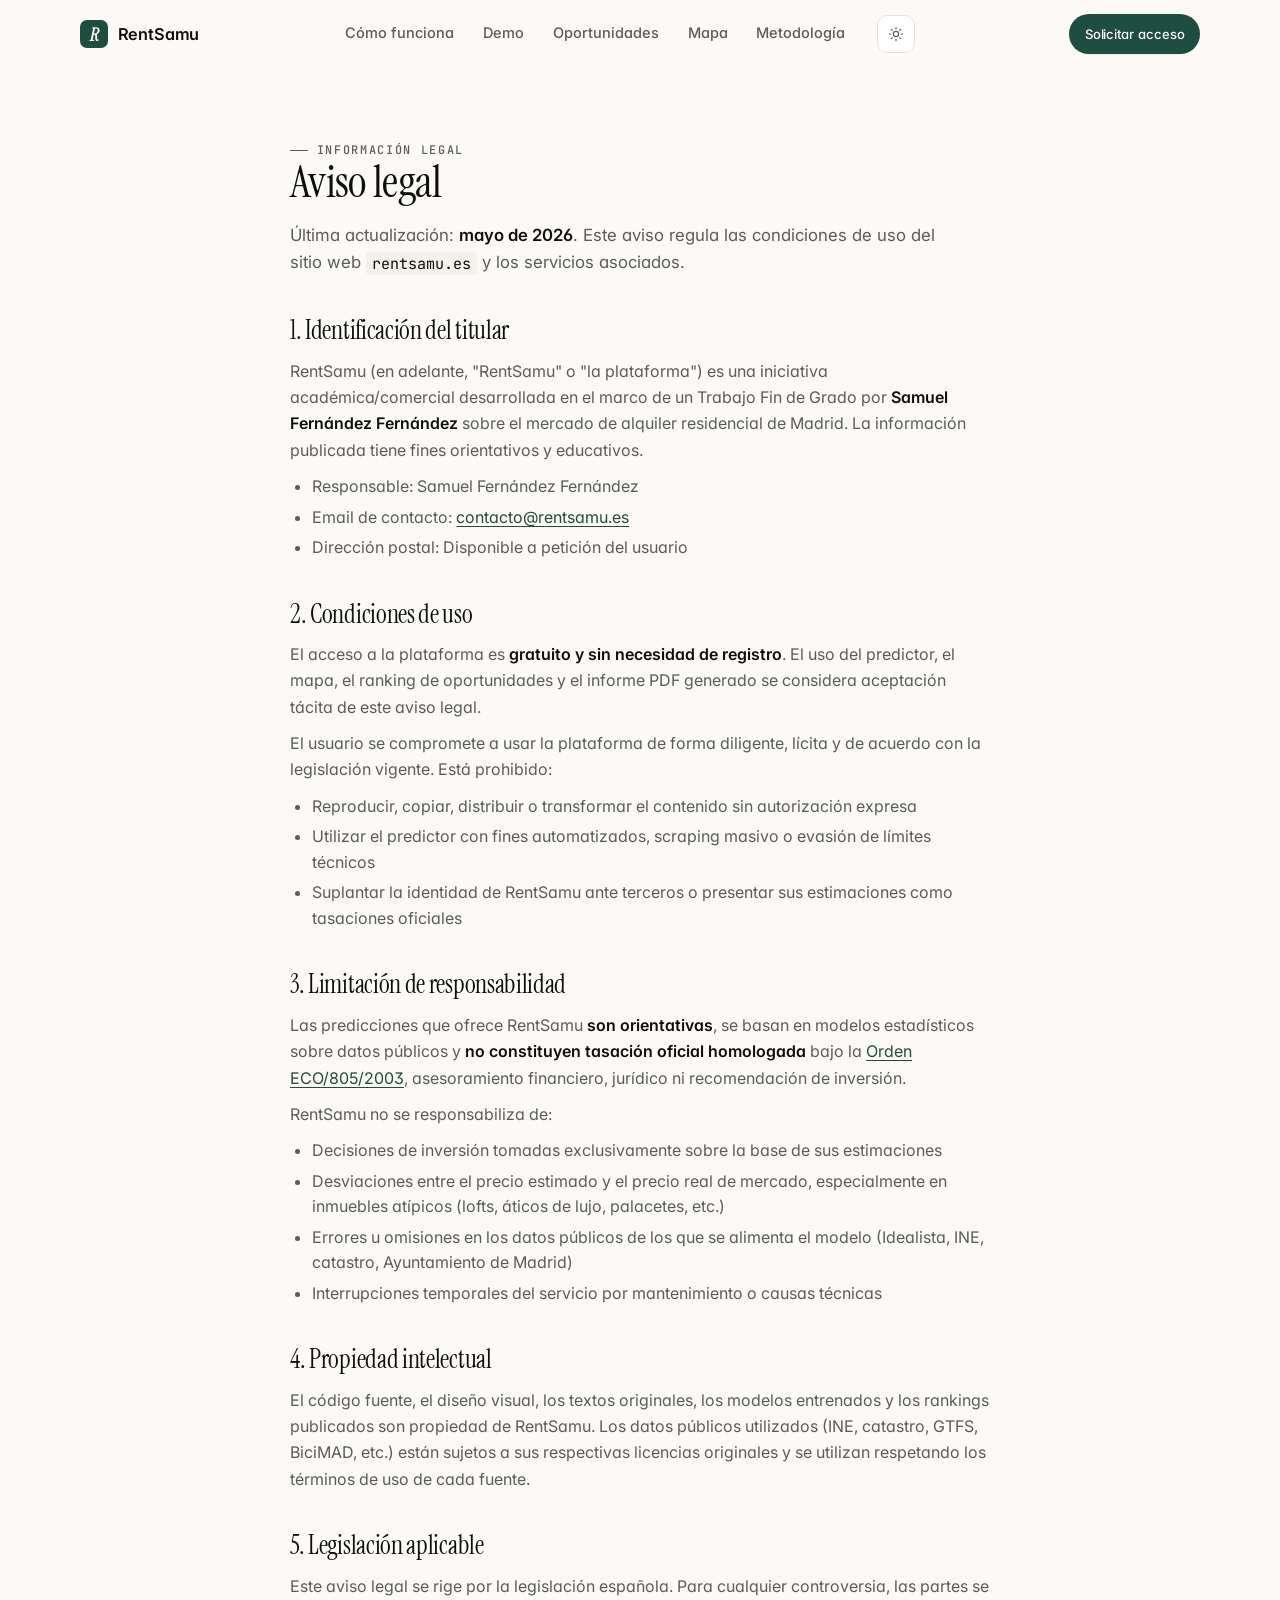
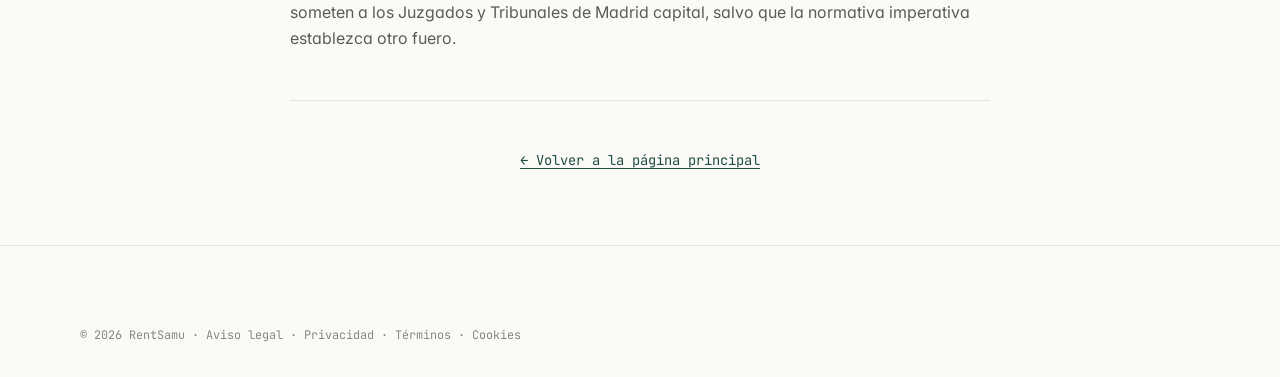
==== web/aviso-legal.html @ 73554015 "Creación de la Web" ====
<!doctype html>
<html lang="es">
<head>
<meta charset="utf-8" />
<meta name="viewport" content="width=device-width,initial-scale=1" />
<title>Aviso legal · RentSamu</title>
<meta name="description" content="Información legal y términos de uso de la web de RentSamu, plataforma de inteligencia de precios del alquiler en Madrid." />
<meta name="theme-color" content="#FBFAF7" />
<meta name="robots" content="noindex,follow" />

<link rel="icon" type="image/svg+xml" href='data:image/svg+xml;utf8,<svg xmlns="http://www.w3.org/2000/svg" viewBox="0 0 32 32"><rect width="32" height="32" rx="7" fill="%231F4D3F"/><path d="M9 22V10h6.2c2.8 0 4.5 1.4 4.5 3.8 0 1.7-.9 2.9-2.4 3.5L21 22h-3.2l-3-4.4h-2.6V22H9z" fill="%23FBFAF7"/></svg>' />
<link rel="preconnect" href="https://fonts.googleapis.com" />
<link rel="preconnect" href="https://fonts.gstatic.com" crossorigin />
<link href="https://fonts.googleapis.com/css2?family=Inter:wght@400;500;600;700&family=Instrument+Serif:ital@0;1&family=JetBrains+Mono:wght@400;500;600&display=swap" rel="stylesheet" />
<link rel="stylesheet" href="styles.css" />

<style>
.docs-main{max-width:780px;margin-inline:auto;padding:clamp(2rem,5vw,4rem) var(--gutter)}
.docs-main h1{font-size:clamp(2rem,4vw,2.8rem);margin-bottom:.5rem}
.docs-main h2{margin-top:2.5rem;font-size:clamp(1.3rem,2.5vw,1.6rem)}
.docs-main p{font-size:1rem;color:var(--ink-2);line-height:1.65;margin-block:.6rem}
.docs-main strong{color:var(--ink);font-weight:600}
.docs-main ul{padding-left:1.4rem;margin-block:.7rem}
.docs-main li{color:var(--ink-2);line-height:1.6;margin-block:.3rem}
.docs-main code{font-family:var(--mono);font-size:.9em;background:var(--surface-2);padding:.1em .4em;border-radius:4px;color:var(--ink)}
.docs-main a{color:var(--accent);text-decoration:underline;text-underline-offset:3px}
</style>
</head>
<body>

<header class="site-header" id="siteHeader">
  <div class="container nav">
    <a href="index.html" class="brand" aria-label="RentSamu — inicio">
      <span class="brand-mark"><span>R</span></span>
      <span>RentSamu</span>
    </a>
    <nav class="nav-links" aria-label="Navegación principal">
      <a href="index.html#como-funciona">Cómo funciona</a>
      <a href="index.html#demo">Demo</a>
      <a href="index.html#oportunidades">Oportunidades</a>
      <a href="index.html#mapa">Mapa</a>
      <a href="metodologia.html">Metodología</a>
    </nav>
    <button type="button" class="theme-toggle" id="themeToggle" aria-label="Cambiar tema claro / oscuro">
      <svg class="sun" viewBox="0 0 24 24" fill="none" stroke="currentColor" stroke-width="1.7" stroke-linecap="round" stroke-linejoin="round" aria-hidden="true"><circle cx="12" cy="12" r="4"/><path d="M12 2v2M12 20v2M4.93 4.93l1.41 1.41M17.66 17.66l1.41 1.41M2 12h2M20 12h2M4.93 19.07l1.41-1.41M17.66 6.34l1.41-1.41"/></svg>
      <svg class="moon" viewBox="0 0 24 24" fill="none" stroke="currentColor" stroke-width="1.7" stroke-linecap="round" stroke-linejoin="round" aria-hidden="true"><path d="M21 12.79A9 9 0 1111.21 3 7 7 0 0021 12.79z"/></svg>
    </button>
    <a href="index.html#acceso" class="btn btn--primary btn--sm nav-cta">Solicitar acceso</a>
    <button class="nav-toggle" id="navToggle" aria-label="Abrir menú" aria-expanded="false" aria-controls="mobileDrawer">
      <svg viewBox="0 0 24 24" fill="none" stroke="currentColor" stroke-width="2" stroke-linecap="round" aria-hidden="true"><line x1="3" y1="7" x2="21" y2="7"/><line x1="3" y1="17" x2="21" y2="17"/></svg>
    </button>
  </div>
</header>
<div class="mobile-drawer" id="mobileDrawer" aria-hidden="true">
  <div class="mobile-drawer__panel" role="dialog" aria-modal="true" aria-label="Menú">
    <div class="mobile-drawer__head">
      <span class="brand"><span class="brand-mark"><span>R</span></span> RentSamu</span>
      <button class="nav-toggle" id="navClose" aria-label="Cerrar menú"><svg viewBox="0 0 24 24" fill="none" stroke="currentColor" stroke-width="2" stroke-linecap="round" aria-hidden="true"><line x1="6" y1="6" x2="18" y2="18"/><line x1="18" y1="6" x2="6" y2="18"/></svg></button>
    </div>
    <nav class="mobile-drawer__links">
      <a href="index.html#como-funciona">Cómo funciona</a>
      <a href="index.html#demo">Demo</a>
      <a href="index.html#oportunidades">Oportunidades</a>
      <a href="index.html#mapa">Mapa</a>
      <a href="metodologia.html">Metodología</a>
    </nav>
    <a href="index.html#acceso" class="btn btn--primary mobile-drawer__cta">Solicitar acceso</a>
  </div>
</div>

<main class="docs-main">
  <span class="eyebrow">Información legal</span>
  <h1>Aviso legal</h1>
  <p class="lead" style="color:var(--ink-2);font-size:1.05rem;margin-block:1rem 2rem">Última actualización: <strong>mayo de 2026</strong>. Este aviso regula las condiciones de uso del sitio web <code>rentsamu.es</code> y los servicios asociados.</p>

  <h2>1. Identificación del titular</h2>
  <p>RentSamu (en adelante, "RentSamu" o "la plataforma") es una iniciativa académica/comercial desarrollada en el marco de un Trabajo Fin de Grado por <strong>Samuel Fernández Fernández</strong> sobre el mercado de alquiler residencial de Madrid. La información publicada tiene fines orientativos y educativos.</p>
  <ul>
    <li>Responsable: Samuel Fernández Fernández</li>
    <li>Email de contacto: <a href="mailto:contacto@rentsamu.es">contacto@rentsamu.es</a></li>
    <li>Dirección postal: Disponible a petición del usuario</li>
  </ul>

  <h2>2. Condiciones de uso</h2>
  <p>El acceso a la plataforma es <strong>gratuito y sin necesidad de registro</strong>. El uso del predictor, el mapa, el ranking de oportunidades y el informe PDF generado se considera aceptación tácita de este aviso legal.</p>
  <p>El usuario se compromete a usar la plataforma de forma diligente, lícita y de acuerdo con la legislación vigente. Está prohibido:</p>
  <ul>
    <li>Reproducir, copiar, distribuir o transformar el contenido sin autorización expresa</li>
    <li>Utilizar el predictor con fines automatizados, scraping masivo o evasión de límites técnicos</li>
    <li>Suplantar la identidad de RentSamu ante terceros o presentar sus estimaciones como tasaciones oficiales</li>
  </ul>

  <h2>3. Limitación de responsabilidad</h2>
  <p>Las predicciones que ofrece RentSamu <strong>son orientativas</strong>, se basan en modelos estadísticos sobre datos públicos y <strong>no constituyen tasación oficial homologada</strong> bajo la <a href="https://www.boe.es/buscar/act.php?id=BOE-A-2003-7253" rel="noopener" target="_blank">Orden ECO/805/2003</a>, asesoramiento financiero, jurídico ni recomendación de inversión.</p>
  <p>RentSamu no se responsabiliza de:</p>
  <ul>
    <li>Decisiones de inversión tomadas exclusivamente sobre la base de sus estimaciones</li>
    <li>Desviaciones entre el precio estimado y el precio real de mercado, especialmente en inmuebles atípicos (lofts, áticos de lujo, palacetes, etc.)</li>
    <li>Errores u omisiones en los datos públicos de los que se alimenta el modelo (Idealista, INE, catastro, Ayuntamiento de Madrid)</li>
    <li>Interrupciones temporales del servicio por mantenimiento o causas técnicas</li>
  </ul>

  <h2>4. Propiedad intelectual</h2>
  <p>El código fuente, el diseño visual, los textos originales, los modelos entrenados y los rankings publicados son propiedad de RentSamu. Los datos públicos utilizados (INE, catastro, GTFS, BiciMAD, etc.) están sujetos a sus respectivas licencias originales y se utilizan respetando los términos de uso de cada fuente.</p>

  <h2>5. Legislación aplicable</h2>
  <p>Este aviso legal se rige por la legislación española. Para cualquier controversia, las partes se someten a los Juzgados y Tribunales de Madrid capital, salvo que la normativa imperativa establezca otro fuero.</p>

  <hr style="border:0;border-top:1px solid var(--line);margin-block:3rem">
  <p style="font-family:var(--mono);font-size:.86rem;color:var(--ink-3);text-align:center">
    <a href="index.html" style="color:var(--accent)">← Volver a la página principal</a>
  </p>
</main>

<footer class="site-footer">
  <div class="container">
    <div class="footer__bottom" style="border-top:0;margin-top:0;padding-top:1rem">
      <p class="footer__disclaimer">© 2026 RentSamu · <a href="aviso-legal.html">Aviso legal</a> · <a href="privacidad.html">Privacidad</a> · <a href="terminos.html">Términos</a> · <a href="cookies.html">Cookies</a></p>
    </div>
  </div>
</footer>

<script>
(function(){
  const KEY = 'rentsamu.theme';
  const btn = document.getElementById('themeToggle');
  function apply(t){
    if(t === 'dark') document.documentElement.setAttribute('data-theme','dark');
    else document.documentElement.removeAttribute('data-theme');
  }
  let saved = null;
  try{ saved = localStorage.getItem(KEY); }catch(e){}
  if(!saved) saved = matchMedia('(prefers-color-scheme: dark)').matches ? 'dark' : 'light';
  apply(saved);
  if(btn) btn.addEventListener('click', ()=>{
    const next = document.documentElement.getAttribute('data-theme') === 'dark' ? 'light' : 'dark';
    apply(next);
    try{ localStorage.setItem(KEY, next); }catch(e){}
  });
})();
(function(){
  const d = document.getElementById('mobileDrawer'), o = document.getElementById('navToggle'), c = document.getElementById('navClose');
  if(!d||!o) return;
  function set(s){ d.classList.toggle('is-open', s); d.setAttribute('aria-hidden', String(!s)); o.setAttribute('aria-expanded', String(s)); document.body.style.overflow = s?'hidden':''; }
  o.addEventListener('click', ()=>set(true));
  if(c) c.addEventListener('click', ()=>set(false));
  d.addEventListener('click', e=>{ if(e.target===d) set(false); });
  d.querySelectorAll('a').forEach(a=>a.addEventListener('click', ()=>set(false)));
})();
(function(){const h=document.getElementById('siteHeader');if(h)window.addEventListener('scroll',()=>h.classList.toggle('is-scrolled', window.scrollY>12),{passive:true});})();
</script>
</body>
</html>
---- web/styles.css ----
/* ============================================================
   RESET & TOKENS
   ============================================================ */
*,*::before,*::after{box-sizing:border-box;margin:0;padding:0}
html{scroll-behavior:smooth;-webkit-text-size-adjust:100%}
body{font-family:'Inter',system-ui,-apple-system,sans-serif;line-height:1.6;color:var(--ink);background:var(--paper);font-feature-settings:'cv11','ss01';-webkit-font-smoothing:antialiased;text-rendering:optimizeLegibility;overflow-x:hidden}
img,svg{display:block;max-width:100%}
button{font:inherit;cursor:pointer;border:0;background:none;color:inherit}
a{color:inherit;text-decoration:none}
input,select,textarea{font:inherit;color:inherit}

:root{
  --ink:#0E0E0E;
  --ink-2:#5C5C57;
  --ink-3:#8A877F;
  --paper:#FBFAF7;
  --surface:#FFFFFF;
  --surface-2:#F4F1EA;
  --line:#E6E3DC;
  --line-strong:#D6D2C8;
  --accent:#1F4D3F;
  --accent-soft:rgba(31,77,63,.08);
  --accent-soft-2:rgba(31,77,63,.14);
  --accent-ink:#143028;
  --positive:#1F4D3F;
  --negative:#8A6A2E;
  --danger:#B5483A;
  --danger-soft:rgba(181,72,58,.10);

  --shadow-sm:0 1px 2px rgba(14,14,14,.04), 0 1px 1px rgba(14,14,14,.03);
  --shadow-md:0 8px 24px -12px rgba(14,14,14,.10), 0 2px 6px -2px rgba(14,14,14,.06);
  --shadow-lg:0 24px 60px -24px rgba(14,14,14,.18), 0 8px 20px -10px rgba(14,14,14,.08);

  --radius-sm:6px;
  --radius:10px;
  --radius-lg:16px;
  --radius-xl:24px;

  --serif:'Instrument Serif', Georgia, 'Times New Roman', serif;
  --sans:'Inter', system-ui, -apple-system, sans-serif;
  --mono:'JetBrains Mono', ui-monospace, SFMono-Regular, Menlo, monospace;

  --ease:cubic-bezier(.22,.61,.36,1);

  --container:1200px;
  --gutter:clamp(1.25rem, 4vw, 2.5rem);

  --h1: clamp(2.4rem, 6.4vw, 4.6rem);
  --h2: clamp(1.8rem, 4.2vw, 2.85rem);
  --h3: clamp(1.25rem, 2.4vw, 1.55rem);
  --lead: clamp(1.05rem, 1.6vw, 1.22rem);
}

::selection{background:var(--accent);color:#fff}
:focus-visible{outline:2px solid var(--accent);outline-offset:3px;border-radius:4px}

/* ============================================================
   LAYOUT PRIMITIVES
   ============================================================ */
.container{width:100%;max-width:var(--container);margin-inline:auto;padding-inline:var(--gutter)}
.section{padding-block:clamp(4rem, 9vw, 7rem)}
.section--tight{padding-block:clamp(3rem, 6vw, 4.5rem)}
.section--paper{background:var(--paper)}
.section--surface{background:var(--surface)}
.section--ink{background:#0B0B0A;color:#F2EFE6}
.section--ink .eyebrow{color:#A39E8E}
.section--ink h2,.section--ink .h2{color:#FBFAF7}

.eyebrow{
  display:inline-flex;align-items:center;gap:.55rem;
  font-family:var(--mono);font-size:.74rem;font-weight:500;
  text-transform:uppercase;letter-spacing:.14em;
  color:var(--ink-2);
}
.eyebrow::before{
  content:"";width:18px;height:1px;background:currentColor;
}

h1,.h1{
  font-family:var(--serif);font-weight:400;
  font-size:var(--h1);line-height:1.02;
  letter-spacing:-.015em;color:var(--ink);
}
h2,.h2{
  font-family:var(--serif);font-weight:400;
  font-size:var(--h2);line-height:1.08;
  letter-spacing:-.012em;color:var(--ink);
  margin-bottom:.5em;
}
h3,.h3{
  font-family:var(--sans);font-weight:600;
  font-size:var(--h3);line-height:1.25;
  letter-spacing:-.005em;color:var(--ink);
}
p.lead{font-size:var(--lead);color:var(--ink-2);max-width:60ch;line-height:1.55}

em.italic-serif{font-family:var(--serif);font-style:italic;font-weight:400}

.section-head{max-width:780px;margin-bottom:clamp(2rem,4vw,3rem)}
.section-head p{color:var(--ink-2);font-size:var(--lead);margin-top:.85rem}

/* ============================================================
   BUTTONS
   ============================================================ */
.btn{
  display:inline-flex;align-items:center;gap:.55rem;
  padding:.85rem 1.25rem;border-radius:999px;
  font-size:.92rem;font-weight:500;letter-spacing:-.005em;
  transition:transform .2s var(--ease), background .2s var(--ease), color .2s var(--ease), border-color .2s var(--ease), box-shadow .25s var(--ease);
  border:1px solid transparent;white-space:nowrap;
}
.btn--primary{background:var(--accent);color:#FBFAF7;box-shadow:var(--shadow-sm)}
.btn--primary:hover{background:var(--accent-ink);transform:translateY(-1px);box-shadow:var(--shadow-md)}
.btn--ghost{background:transparent;color:var(--ink);border-color:var(--line-strong)}
.btn--ghost:hover{background:var(--surface);border-color:var(--ink);transform:translateY(-1px)}
.btn--ink{background:#0E0E0E;color:#FBFAF7}
.btn--ink:hover{background:#000}
.btn--sm{padding:.55rem .9rem;font-size:.82rem}
.btn--lg{padding:1rem 1.5rem;font-size:1rem}
.btn .arrow{transition:transform .25s var(--ease)}
.btn:hover .arrow{transform:translateX(3px)}

/* ============================================================
   HEADER
   ============================================================ */
.site-header{
  position:sticky;top:0;z-index:100;
  background:rgba(251,250,247,.72);
  backdrop-filter:saturate(180%) blur(14px);
  -webkit-backdrop-filter:saturate(180%) blur(14px);
  border-bottom:1px solid transparent;
  transition:background .25s var(--ease), border-color .25s var(--ease), box-shadow .25s var(--ease);
}
.site-header.is-scrolled{
  background:rgba(251,250,247,.92);
  border-bottom-color:var(--line);
  box-shadow:0 1px 0 rgba(14,14,14,.02), 0 4px 24px -16px rgba(14,14,14,.10);
}
.nav{
  display:flex;align-items:center;gap:2rem;
  height:68px;
}
.brand{display:inline-flex;align-items:center;gap:.6rem;font-weight:600;letter-spacing:-.01em;font-size:1.02rem}
.brand-mark{
  width:28px;height:28px;border-radius:7px;
  background:var(--accent);color:#FBFAF7;
  display:grid;place-items:center;font-family:var(--serif);font-size:1.05rem;line-height:1;
  font-style:italic;
}
.brand-mark span{transform:translateY(1px)}
.nav-links{display:none;align-items:center;gap:1.8rem;margin-left:auto}
.nav-links a{color:var(--ink-2);font-size:.91rem;font-weight:500;position:relative;padding:.25rem 0;transition:color .2s var(--ease)}
.nav-links a::after{
  content:"";position:absolute;left:0;right:0;bottom:-2px;height:1px;
  background:var(--accent);transform:scaleX(0);transform-origin:right;
  transition:transform .3s var(--ease);
}
.nav-links a:hover{color:var(--ink)}
.nav-links a:hover::after{transform:scaleX(1);transform-origin:left}
.nav-cta{margin-left:auto}
.nav-links + .nav-cta{margin-left:0}
.nav-toggle{
  margin-left:auto;width:42px;height:42px;border-radius:10px;
  display:grid;place-items:center;border:1px solid var(--line);
  background:var(--surface);
}
.nav-toggle svg{width:18px;height:18px}
@media (min-width:900px){
  .nav-links{display:inline-flex}
  .nav-toggle{display:none}
}

/* Mobile drawer */
.mobile-drawer{
  position:fixed;inset:0;z-index:200;background:rgba(14,14,14,.30);
  opacity:0;pointer-events:none;transition:opacity .25s var(--ease);
}
.mobile-drawer.is-open{opacity:1;pointer-events:auto}
.mobile-drawer__panel{
  position:absolute;top:0;right:0;bottom:0;width:min(86vw,360px);
  background:var(--paper);padding:1.5rem var(--gutter) 2rem;
  display:flex;flex-direction:column;gap:1.2rem;
  transform:translateX(110%);transition:transform .35s var(--ease);
  box-shadow:var(--shadow-lg);
}
.mobile-drawer.is-open .mobile-drawer__panel{transform:translateX(0)}
.mobile-drawer__head{display:flex;justify-content:space-between;align-items:center;margin-bottom:.5rem}
.mobile-drawer__links{display:flex;flex-direction:column;gap:.2rem}
.mobile-drawer__links a{
  padding:.85rem 0;border-bottom:1px solid var(--line);
  font-family:var(--serif);font-size:1.4rem;letter-spacing:-.01em;
}
.mobile-drawer__cta{margin-top:auto}

/* ============================================================
   HERO
   ============================================================ */
.hero{
  position:relative;overflow:hidden;
  padding-block:clamp(3rem, 8vw, 6rem) clamp(3.5rem, 8vw, 6rem);
}
.hero__grid{
  display:grid;grid-template-columns:1fr;gap:clamp(2.5rem,5vw,4rem);
  align-items:center;
}
@media (min-width:1000px){
  .hero__grid{grid-template-columns:1.05fr .95fr}
}
.hero h1{margin:.85rem 0 1.1rem}
.hero h1 em{font-style:italic;color:var(--accent)}
.hero__lead{font-size:clamp(1.05rem,1.7vw,1.25rem);color:var(--ink-2);max-width:55ch;line-height:1.5}
.hero__lead strong{color:var(--ink);font-weight:600}
.hero__ctas{display:flex;flex-wrap:wrap;gap:.75rem;margin-top:1.8rem}
.hero__meta{
  margin-top:2rem;display:flex;flex-wrap:wrap;gap:1.2rem 2rem;
  font-family:var(--mono);font-size:.78rem;color:var(--ink-3);
  text-transform:uppercase;letter-spacing:.08em;
}
.hero__meta span{display:inline-flex;align-items:center;gap:.5rem}
.hero__meta span::before{content:"";width:6px;height:6px;border-radius:50%;background:var(--accent)}

/* Floating opportunity card */
.opp-card{
  background:var(--surface);border:1px solid var(--line);
  border-radius:var(--radius-lg);padding:1.5rem;
  box-shadow:var(--shadow-lg);
  display:flex;flex-direction:column;gap:1rem;
  max-width:460px;margin-inline:auto;position:relative;
  transform:translateY(0);
}
.opp-card::before{
  content:"";position:absolute;inset:-22px -22px auto auto;width:140px;height:140px;
  background:radial-gradient(circle at center, var(--accent-soft) 0%, transparent 65%);
  pointer-events:none;z-index:-1;
}
.opp-card__head{display:flex;align-items:center;justify-content:space-between;gap:1rem}
.opp-card__tag{
  display:inline-flex;align-items:center;gap:.4rem;
  font-family:var(--mono);font-size:.7rem;font-weight:500;
  text-transform:uppercase;letter-spacing:.1em;
  padding:.35rem .55rem;border-radius:6px;
  background:var(--accent-soft);color:var(--accent);
}
.opp-card__tag .dot{width:6px;height:6px;border-radius:50%;background:var(--accent);box-shadow:0 0 0 4px rgba(31,77,63,.15);animation:pulse 2.4s var(--ease) infinite}
@keyframes pulse{0%,100%{box-shadow:0 0 0 0 rgba(31,77,63,.30)}50%{box-shadow:0 0 0 6px rgba(31,77,63,0)}}
.opp-card__id{font-family:var(--mono);font-size:.72rem;color:var(--ink-3)}
.opp-card__title{font-family:var(--serif);font-size:1.7rem;line-height:1.1;letter-spacing:-.01em}
.opp-card__sub{font-size:.85rem;color:var(--ink-2)}
.opp-card__grid{display:grid;grid-template-columns:1fr 1fr;gap:1rem;padding-block:.6rem;border-block:1px solid var(--line)}
.opp-card__cell .lbl{font-family:var(--mono);font-size:.66rem;text-transform:uppercase;letter-spacing:.1em;color:var(--ink-3);margin-bottom:.25rem}
.opp-card__cell .val{font-family:var(--mono);font-size:1.18rem;font-weight:500;color:var(--ink)}
.opp-card__cell .val--accent{color:var(--accent)}
.opp-card__cell .val--danger{color:var(--danger)}
.opp-card__cell.strike .val{text-decoration:line-through;color:var(--ink-3);font-weight:400}
.opp-card__footer{display:flex;align-items:center;justify-content:space-between;gap:1rem}
.opp-card__chip{font-family:var(--mono);font-size:.74rem;color:var(--ink-2)}
.opp-card__chip b{color:var(--accent);font-weight:500}
.sparkline{width:120px;height:34px}

/* Diagonal markers behind hero */
.hero__deco{
  position:absolute;inset:0;pointer-events:none;z-index:-1;
  background-image:
    radial-gradient(900px 360px at 110% -10%, var(--accent-soft) 0%, transparent 60%),
    radial-gradient(700px 300px at -10% 110%, rgba(138,106,46,.06) 0%, transparent 60%);
}

/* ============================================================
   TRUST STRIP (KPIs)
   ============================================================ */
.trust{
  border-block:1px solid var(--line);
  background:var(--surface);
}
.trust__grid{
  display:grid;
  grid-template-columns:repeat(2,1fr);
  gap:0;
}
@media (min-width:640px){.trust__grid{grid-template-columns:repeat(3,1fr)}}
@media (min-width:1000px){.trust__grid{grid-template-columns:repeat(6,1fr)}}
.trust__cell{
  padding:1.6rem var(--gutter);
  border-right:1px solid var(--line);
  border-bottom:1px solid var(--line);
  display:flex;flex-direction:column;gap:.4rem;
}
.trust__cell:last-child{border-right:none}
@media (min-width:640px){
  .trust__cell:nth-child(3n){border-right:none}
  .trust__cell:nth-child(n+4){border-bottom:none}
}
@media (min-width:1000px){
  .trust__cell{border-bottom:none}
  .trust__cell:nth-child(3n){border-right:1px solid var(--line)}
  .trust__cell:nth-child(6n){border-right:none}
}
.trust__num{font-family:var(--mono);font-size:clamp(1.4rem,2.4vw,1.85rem);font-weight:500;letter-spacing:-.02em;color:var(--ink);line-height:1.05}
.trust__lbl{font-size:.78rem;color:var(--ink-2);letter-spacing:.01em;line-height:1.35}
.trust__unit{font-family:var(--mono);font-size:.78rem;color:var(--ink-3);font-weight:400;margin-left:.18em}

/* ============================================================
   BENEFITS
   ============================================================ */
.benefits__grid{
  display:grid;grid-template-columns:repeat(1,1fr);gap:1rem;
}
@media (min-width:640px){.benefits__grid{grid-template-columns:repeat(2,1fr)}}
@media (min-width:1000px){.benefits__grid{grid-template-columns:repeat(4,1fr)}}
.benefit{
  background:var(--surface);border:1px solid var(--line);
  border-radius:var(--radius-lg);padding:1.6rem 1.4rem;
  display:flex;flex-direction:column;gap:1rem;
  transition:transform .3s var(--ease), box-shadow .3s var(--ease), border-color .3s var(--ease);
  position:relative;overflow:hidden;
}
.benefit:hover{transform:translateY(-3px);box-shadow:var(--shadow-md);border-color:var(--line-strong)}
.benefit__icon{
  width:42px;height:42px;border-radius:10px;
  display:grid;place-items:center;
  background:var(--accent-soft);color:var(--accent);
}
.benefit__icon svg{width:22px;height:22px;stroke-width:1.5}
.benefit h3{font-size:1.05rem;line-height:1.3}
.benefit p{font-size:.92rem;color:var(--ink-2);line-height:1.55}
.benefit__num{
  position:absolute;top:1rem;right:1.1rem;
  font-family:var(--mono);font-size:.7rem;color:var(--ink-3);letter-spacing:.05em;
}

/* ============================================================
   DEMO PREDICTOR
   ============================================================ */
.demo{
  background:linear-gradient(180deg, var(--paper) 0%, var(--paper) 40%, var(--surface) 40%, var(--surface) 100%);
}
.demo__wrap{
  background:var(--surface);
  border:1px solid var(--line);
  border-radius:var(--radius-xl);
  box-shadow:var(--shadow-lg);
  overflow:hidden;
}
.demo__grid{
  display:grid;grid-template-columns:1fr;
}
@media (min-width:980px){.demo__grid{grid-template-columns:1fr 1.05fr}}
.demo__form{padding:clamp(1.5rem,3.5vw,2.5rem);border-bottom:1px solid var(--line)}
@media (min-width:980px){.demo__form{border-bottom:none;border-right:1px solid var(--line)}}
.demo__head{display:flex;align-items:center;justify-content:space-between;gap:1rem;margin-bottom:1.5rem}
.demo__title{font-family:var(--serif);font-size:1.4rem;line-height:1.2}
.demo__chip{font-family:var(--mono);font-size:.7rem;color:var(--ink-3);text-transform:uppercase;letter-spacing:.1em}

.field{display:flex;flex-direction:column;gap:.55rem;margin-bottom:1.2rem}
.field__label{display:flex;justify-content:space-between;align-items:baseline;gap:.5rem}
.field__name{font-size:.82rem;font-weight:500;color:var(--ink)}
.field__hint{font-family:var(--mono);font-size:.78rem;color:var(--accent);font-weight:500}
.field__select, .field__num{
  width:100%;padding:.78rem .9rem;border-radius:10px;
  border:1px solid var(--line-strong);
  background-color:var(--surface);
  font-family:var(--sans);font-size:.92rem;color:var(--ink);
  appearance:none;-webkit-appearance:none;
  transition:border-color .2s var(--ease), box-shadow .2s var(--ease);
}
.field__select{
  background-image:url("data:image/svg+xml;utf8,<svg xmlns='http://www.w3.org/2000/svg' viewBox='0 0 12 8'><path d='M1 1l5 5 5-5' stroke='%235C5C57' stroke-width='1.5' fill='none' stroke-linecap='round' stroke-linejoin='round'/></svg>");
  background-repeat:no-repeat;
  background-position:right 1rem center;
  background-size:11px;
  padding-right:2.5rem;
}
.field__select:focus,.field__num:focus{outline:none;border-color:var(--accent);box-shadow:0 0 0 4px var(--accent-soft)}

.range-wrap{position:relative}
.range{
  --t:50%;
  width:100%;height:30px;background:transparent;
  -webkit-appearance:none;appearance:none;
}
.range::-webkit-slider-runnable-track{height:4px;border-radius:99px;background:linear-gradient(to right, var(--accent) 0%, var(--accent) var(--t), var(--line-strong) var(--t), var(--line-strong) 100%)}
.range::-moz-range-track{height:4px;border-radius:99px;background:var(--line-strong)}
.range::-moz-range-progress{height:4px;border-radius:99px;background:var(--accent)}
.range::-webkit-slider-thumb{
  -webkit-appearance:none;appearance:none;
  width:20px;height:20px;border-radius:50%;background:var(--surface);
  border:2px solid var(--accent);margin-top:-8px;
  box-shadow:0 1px 3px rgba(14,14,14,.18);transition:transform .15s var(--ease)
}
.range::-webkit-slider-thumb:hover{transform:scale(1.08)}
.range::-moz-range-thumb{width:20px;height:20px;border-radius:50%;background:var(--surface);border:2px solid var(--accent);box-shadow:0 1px 3px rgba(14,14,14,.18)}
.range:focus-visible::-webkit-slider-thumb{box-shadow:0 0 0 4px var(--accent-soft),0 1px 3px rgba(14,14,14,.18)}
.field__row{display:grid;grid-template-columns:repeat(3,1fr);gap:.6rem}
.seg{
  display:flex;align-items:center;justify-content:center;
  padding:.7rem .4rem;border:1px solid var(--line-strong);border-radius:10px;
  font-family:var(--mono);font-size:.88rem;color:var(--ink-2);
  cursor:pointer;background:var(--surface);
  transition:all .2s var(--ease);
  user-select:none;
}
.seg:hover{border-color:var(--ink-2);color:var(--ink)}
.seg.is-active{background:var(--accent-ink);color:#FBFAF7;border-color:var(--accent-ink)}

.demo__submit{margin-top:.4rem;width:100%;justify-content:center;padding:1.05rem 1.25rem}

.demo__result{
  background:var(--paper);padding:clamp(1.5rem,3.5vw,2.5rem);
  display:flex;flex-direction:column;gap:1.3rem;
  min-height:100%;
}
.result__head{display:flex;align-items:center;justify-content:space-between;gap:1rem}
.result__chip{
  display:inline-flex;align-items:center;gap:.4rem;
  font-family:var(--mono);font-size:.7rem;font-weight:500;
  text-transform:uppercase;letter-spacing:.1em;
  padding:.35rem .55rem;border-radius:6px;
  background:var(--surface);border:1px solid var(--line);color:var(--ink-2);
}
.result__chip .dot{width:6px;height:6px;border-radius:50%;background:var(--accent)}
.result__title{font-family:var(--serif);font-size:1.2rem;line-height:1.2;color:var(--ink-2)}
.result__price{
  font-family:var(--serif);font-size:clamp(2.7rem,7vw,4.2rem);line-height:1;
  letter-spacing:-.025em;color:var(--ink);
}
.result__price .cur{font-family:var(--mono);font-size:.42em;font-weight:500;color:var(--ink-2);margin-left:.18em;vertical-align:.7em}
.result__price .per{font-family:var(--mono);font-size:.28em;color:var(--ink-3);margin-left:.4em;letter-spacing:.04em}
.result__interval{
  display:flex;flex-direction:column;gap:.6rem;
  padding:1rem 1.1rem;border-radius:12px;background:var(--surface);border:1px solid var(--line);
}
.result__interval-head{display:flex;justify-content:space-between;align-items:baseline;font-family:var(--mono);font-size:.78rem;color:var(--ink-2)}
.result__interval-bar{
  position:relative;height:8px;background:var(--surface-2);border-radius:99px;overflow:hidden;
}
.result__interval-fill{
  position:absolute;top:0;bottom:0;
  background:linear-gradient(90deg, rgba(31,77,63,.18), rgba(31,77,63,.55), rgba(31,77,63,.18));
  border-radius:99px;
}
.result__interval-mark{
  position:absolute;top:-3px;bottom:-3px;width:2px;background:var(--accent);
}
.result__interval-vals{display:flex;justify-content:space-between;font-family:var(--mono);font-size:.86rem;color:var(--ink)}
.result__factors{display:flex;flex-direction:column;gap:.5rem}
.factor{
  display:flex;align-items:center;gap:.85rem;
  padding:.75rem .9rem;border-radius:10px;background:var(--surface);border:1px solid var(--line);
}
.factor__icon{
  width:28px;height:28px;border-radius:8px;display:grid;place-items:center;
  background:var(--accent-soft);color:var(--accent);flex-shrink:0;
}
.factor__icon.is-neg{background:rgba(138,106,46,.10);color:var(--negative)}
.factor__icon svg{width:14px;height:14px;stroke-width:2}
.factor__txt{font-size:.88rem;color:var(--ink);flex:1}
.factor__txt b{font-weight:600}
.factor__val{font-family:var(--mono);font-size:.82rem;font-weight:500;color:var(--accent);white-space:nowrap}
.factor__val.is-neg{color:var(--negative)}
.result__foot{
  display:flex;flex-wrap:wrap;gap:.4rem 1rem;
  font-family:var(--mono);font-size:.74rem;color:var(--ink-3);
  padding-top:.8rem;border-top:1px solid var(--line);
}
.result__foot span::before{content:"·";margin-right:.5rem;color:var(--line-strong)}
.result__foot span:first-child::before{display:none}

/* Empty state */
.result__empty{
  display:flex;flex-direction:column;align-items:flex-start;gap:1rem;
  padding-block:1rem;color:var(--ink-2);
}
.result__empty .glyph{
  width:48px;height:48px;border-radius:12px;background:var(--accent-soft);color:var(--accent);
  display:grid;place-items:center;
}
.result__empty .glyph svg{width:24px;height:24px}

/* ============================================================
   PROCESS
   ============================================================ */
.process__grid{
  display:grid;grid-template-columns:1fr;gap:1rem;
}
@media (min-width:760px){.process__grid{grid-template-columns:repeat(3,1fr);gap:1.2rem}}
.step{
  background:var(--surface);border:1px solid var(--line);
  border-radius:var(--radius-lg);padding:1.8rem 1.6rem;
  display:flex;flex-direction:column;gap:1rem;
  position:relative;height:100%;
}
.step__num{font-family:var(--mono);font-size:.78rem;color:var(--accent);letter-spacing:.06em;font-weight:500}
.step h3{font-family:var(--serif);font-weight:400;font-size:1.45rem;line-height:1.15;letter-spacing:-.01em;color:var(--ink)}
.step p{font-size:.92rem;color:var(--ink-2);line-height:1.55}
.step ul{list-style:none;display:flex;flex-direction:column;gap:.4rem;margin-top:.3rem}
.step ul li{font-family:var(--mono);font-size:.78rem;color:var(--ink);padding-left:1.2rem;position:relative}
.step ul li::before{content:"";position:absolute;left:0;top:.55em;width:8px;height:1px;background:var(--accent)}

/* ============================================================
   OPPORTUNITIES TABLE
   ============================================================ */
.opps__head{display:flex;flex-direction:column;gap:1rem;margin-bottom:2rem}
@media (min-width:760px){.opps__head{flex-direction:row;align-items:flex-end;justify-content:space-between}}
.opps__filter{display:inline-flex;gap:.3rem;padding:.3rem;border-radius:99px;background:var(--surface);border:1px solid var(--line)}
.opps__filter button{padding:.45rem .9rem;border-radius:99px;font-size:.82rem;color:var(--ink-2);transition:all .2s var(--ease)}
.opps__filter button.is-active{background:var(--accent-ink);color:#FBFAF7}

.opps__table-wrap{border:1px solid var(--line);border-radius:var(--radius-lg);overflow:hidden;background:var(--surface)}
.opps__table{width:100%;border-collapse:collapse;font-size:.9rem}
.opps__table thead th{
  background:var(--surface-2);text-align:left;
  font-family:var(--mono);font-size:.72rem;
  text-transform:uppercase;letter-spacing:.1em;font-weight:500;
  padding:.85rem 1rem;color:var(--ink-2);
  border-bottom:1px solid var(--line);white-space:nowrap;
}
.opps__table tbody tr{border-bottom:1px solid var(--line);transition:background .2s var(--ease)}
.opps__table tbody tr:last-child{border-bottom:none}
.opps__table tbody tr:hover{background:var(--accent-soft)}
.opps__table td{padding:1rem;vertical-align:middle}
.opps__table .col-rank{width:50px}
.opps__table .col-rank span{
  width:30px;height:30px;border-radius:8px;display:grid;place-items:center;
  background:var(--surface-2);font-family:var(--mono);font-size:.82rem;color:var(--ink);
}
.opps__table .col-rank.is-top span{background:var(--accent);color:#FBFAF7}
.opps__table .col-barrio{min-width:160px}
.opps__table .col-barrio b{display:block;font-weight:600;color:var(--ink)}
.opps__table .col-barrio em{font-style:normal;font-family:var(--mono);font-size:.74rem;color:var(--ink-3);text-transform:uppercase;letter-spacing:.06em}
.opps__table .num{font-family:var(--mono);font-weight:500;color:var(--ink);white-space:nowrap}
.opps__table .num--muted{color:var(--ink-2);font-weight:400;text-decoration:line-through}
.opps__table .badge-pct{
  display:inline-flex;align-items:center;gap:.25rem;
  padding:.3rem .55rem;border-radius:6px;background:var(--danger-soft);color:var(--danger);
  font-family:var(--mono);font-size:.82rem;font-weight:500;
}
.opps__table .col-action a{color:var(--accent);font-size:.82rem;font-weight:500;display:inline-flex;align-items:center;gap:.3rem}
.opps__table .col-action a:hover{text-decoration:underline}
.opps__legend{display:flex;flex-wrap:wrap;gap:1.5rem;font-family:var(--mono);font-size:.74rem;color:var(--ink-3);margin-top:1rem;padding-inline:.3rem}
.opps__legend b{color:var(--ink-2);font-weight:500}

@media (max-width:760px){
  .opps__table{font-size:.84rem}
  .opps__table td{padding:.75rem .6rem}
  .col-hide-sm{display:none}
}

/* ============================================================
   MAP — bigger hexagons, readable labels, interactive list
   ============================================================ */
.map{background:#0B0B0A;color:#F2EFE6;position:relative;overflow:hidden}
.map::before{
  content:"";position:absolute;inset:0;pointer-events:none;
  background:
    radial-gradient(800px 500px at 12% 10%, rgba(31,77,63,.18) 0%, transparent 60%),
    radial-gradient(600px 400px at 95% 90%, rgba(31,77,63,.10) 0%, transparent 60%);
}
.map .container{position:relative;z-index:1}
.map .eyebrow{color:#A39E8E}
.map h2{color:#FBFAF7}
.map p.lead{color:#C7C2B3}
.map__layout{
  display:grid;grid-template-columns:1fr;gap:2rem;
  margin-top:2rem;
}
@media (min-width:980px){.map__layout{grid-template-columns:1.25fr .75fr;gap:2.5rem}}

.map__svg-wrap{
  background:linear-gradient(160deg, #0F0F0E 0%, #131311 100%);
  border:1px solid #1F1F1C;border-radius:var(--radius-lg);
  padding:1.6rem;position:relative;
  aspect-ratio:6/5;
  overflow:hidden;
  box-shadow:0 24px 80px -40px rgba(0,0,0,.6), inset 0 1px 0 rgba(255,255,255,.03);
}
.map__svg-wrap::before{
  content:"";position:absolute;inset:0;pointer-events:none;
  background-image:
    linear-gradient(rgba(255,255,255,.02) 1px, transparent 1px),
    linear-gradient(90deg, rgba(255,255,255,.02) 1px, transparent 1px);
  background-size:40px 40px;
  mask-image:radial-gradient(ellipse at center, #000 30%, transparent 75%);
  -webkit-mask-image:radial-gradient(ellipse at center, #000 30%, transparent 75%);
}
.map__svg{width:100%;height:100%;display:block;position:relative;z-index:1}

.map__compass{
  position:absolute;top:1.2rem;right:1.4rem;z-index:2;
  font-family:var(--mono);font-size:.74rem;color:#A39E8E;letter-spacing:.12em;
  padding:.35rem .55rem;border-radius:6px;
  background:rgba(15,15,14,.6);border:1px solid #232220;
  backdrop-filter:blur(8px);
}
.map__title{
  position:absolute;top:1.2rem;left:1.4rem;z-index:2;
  font-family:var(--mono);font-size:.7rem;color:#A39E8E;letter-spacing:.12em;
  text-transform:uppercase;
}
.map__title b{display:block;font-family:var(--serif);font-size:1.05rem;color:#FBFAF7;font-weight:400;letter-spacing:-.01em;text-transform:none;margin-top:.15rem}

/* Hexagons */
.hex-group{cursor:pointer;transition:transform .35s var(--ease)}
.hex-group:hover{transform:translateY(-3px)}
.hex-group:focus{outline:none}
.hex-group:focus-visible .hex-shape{stroke:#FBFAF7;stroke-width:2}

.hex-shape{
  transition:fill .3s var(--ease), stroke .3s var(--ease), filter .35s var(--ease);
  stroke:rgba(255,255,255,.06);stroke-width:1;
}
.hex-shape.lvl-1{fill:#1F2E29}
.hex-shape.lvl-2{fill:#234740}
.hex-shape.lvl-3{fill:#2A5C50}
.hex-shape.lvl-4{fill:#32735F}
.hex-shape.lvl-5{fill:#3E907A}
.hex-shape.lvl-6{fill:#52B59C}
.hex-group:hover .hex-shape{stroke:#FBFAF7;stroke-width:1.8;filter:drop-shadow(0 6px 18px rgba(82,181,156,.35))}
.hex-group.is-active .hex-shape{stroke:#FBFAF7;stroke-width:2;filter:drop-shadow(0 6px 18px rgba(82,181,156,.45))}

.hex-name{
  font-family:var(--sans);font-weight:500;
  fill:rgba(251,250,247,.78);
  text-anchor:middle;dominant-baseline:central;
  pointer-events:none;letter-spacing:.01em;
  text-transform:uppercase;
}
.hex-price{
  font-family:var(--serif);font-weight:400;
  fill:#FBFAF7;text-anchor:middle;dominant-baseline:central;
  pointer-events:none;letter-spacing:-.02em;
}
.hex-price-unit{
  font-family:var(--mono);font-weight:500;
  fill:rgba(251,250,247,.65);
  font-size:.42em;letter-spacing:.04em;
}
.hex-rank{
  font-family:var(--mono);font-weight:500;
  fill:rgba(251,250,247,.45);
  text-anchor:middle;dominant-baseline:central;
  pointer-events:none;letter-spacing:.06em;
}
.hex-group:hover .hex-name,
.hex-group.is-active .hex-name{fill:#FBFAF7}
.hex-group:hover .hex-rank,
.hex-group.is-active .hex-rank{fill:rgba(251,250,247,.85)}

/* Lighter levels use darker text for legibility */
.hex-group[data-level="6"] .hex-price,
.hex-group[data-level="5"] .hex-price{fill:#0E0E0E}
.hex-group[data-level="6"] .hex-price-unit,
.hex-group[data-level="5"] .hex-price-unit{fill:rgba(14,14,14,.7)}
.hex-group[data-level="6"] .hex-name,
.hex-group[data-level="5"] .hex-name{fill:rgba(14,14,14,.78)}
.hex-group[data-level="6"]:hover .hex-name,
.hex-group[data-level="6"].is-active .hex-name,
.hex-group[data-level="5"]:hover .hex-name,
.hex-group[data-level="5"].is-active .hex-name{fill:#0E0E0E}
.hex-group[data-level="6"] .hex-rank,
.hex-group[data-level="5"] .hex-rank{fill:rgba(14,14,14,.5)}

/* Side panel */
.map__panel{display:flex;flex-direction:column;gap:1.2rem}

.map__legend{
  background:linear-gradient(160deg, #0F0F0E 0%, #131311 100%);
  border:1px solid #1F1F1C;border-radius:var(--radius);padding:1.1rem 1.3rem 1.3rem;
}
.map__legend h3{
  font-family:var(--mono);font-size:.7rem;text-transform:uppercase;letter-spacing:.12em;
  color:#A39E8E;font-weight:500;margin-bottom:.8rem;
}
.legend-scale{display:flex;align-items:center;gap:.25rem}
.legend-scale .swatch{flex:1;height:14px;border-radius:3px}
.legend-scale-labels{display:flex;justify-content:space-between;font-family:var(--mono);font-size:.7rem;color:#A39E8E;margin-top:.5rem}

/* Ranked list of all 21 districts */
.dist-list{
  background:linear-gradient(160deg, #0F0F0E 0%, #131311 100%);
  border:1px solid #1F1F1C;border-radius:var(--radius);
  display:flex;flex-direction:column;
  max-height:520px;overflow:hidden;
}
.dist-list__head{
  display:flex;justify-content:space-between;align-items:center;
  padding:1.1rem 1.3rem .8rem;border-bottom:1px solid #1F1F1C;
}
.dist-list__head h3{
  font-family:var(--mono);font-size:.7rem;text-transform:uppercase;letter-spacing:.12em;
  color:#A39E8E;font-weight:500;
}
.dist-list__count{font-family:var(--mono);font-size:.72rem;color:#A39E8E}
.dist-list__body{flex:1;overflow-y:auto;padding:.5rem 0}
.dist-list__body::-webkit-scrollbar{width:6px}
.dist-list__body::-webkit-scrollbar-track{background:transparent}
.dist-list__body::-webkit-scrollbar-thumb{background:#2A2A26;border-radius:99px}

.dist-row{
  display:grid;
  grid-template-columns:22px 1fr 48px auto;
  gap:.7rem;align-items:center;
  padding:.6rem 1.3rem;cursor:pointer;
  border-left:2px solid transparent;
  transition:background .2s var(--ease), border-color .2s var(--ease);
  text-align:left;
}
.dist-row:hover{background:rgba(82,181,156,.08);border-left-color:#52B59C}
.dist-row.is-active{background:rgba(82,181,156,.12);border-left-color:#52B59C}

.dist-row__rank{
  font-family:var(--mono);font-size:.72rem;color:#7B786E;text-align:left;
}
.dist-row__name{
  font-family:var(--sans);font-size:.86rem;color:#E8E3D4;font-weight:500;
  line-height:1.25;min-width:0;
}
.dist-row__name small{display:block;font-family:var(--mono);font-size:.64rem;color:#7B786E;font-weight:400;text-transform:uppercase;letter-spacing:.05em;margin-top:.05em}
.dist-row__bar{
  position:relative;height:4px;border-radius:99px;background:#1F1F1C;overflow:hidden;
  width:100%;
}
.dist-row__bar-fill{position:absolute;left:0;top:0;bottom:0;border-radius:99px;background:#52B59C}
.dist-row__price{
  font-family:var(--mono);font-size:.92rem;color:#FBFAF7;font-weight:500;
  white-space:nowrap;text-align:right;line-height:1;
  display:inline-flex;align-items:baseline;gap:.25rem;justify-content:flex-end;
}
.dist-row__price small{font-size:.6rem;color:#7B786E;font-weight:400;letter-spacing:.02em}

/* Detail card */
.map__detail{
  background:linear-gradient(160deg, #0F0F0E 0%, #131311 100%);
  border:1px solid #1F1F1C;border-radius:var(--radius);padding:1.4rem 1.4rem 1.5rem;
  display:flex;flex-direction:column;gap:.9rem;
  position:relative;overflow:hidden;
}
.map__detail::before{
  content:"";position:absolute;top:-40px;right:-40px;width:160px;height:160px;
  background:radial-gradient(circle at center, rgba(82,181,156,.15) 0%, transparent 60%);
  pointer-events:none;
}
.map__detail-name{font-family:var(--serif);font-size:1.6rem;line-height:1.1;color:#FBFAF7;letter-spacing:-.01em}
.map__detail-tag{font-family:var(--mono);font-size:.7rem;color:#A39E8E;text-transform:uppercase;letter-spacing:.1em}
.map__detail-grid{display:grid;grid-template-columns:1fr 1fr;gap:1rem;padding-top:.8rem;border-top:1px solid #1F1F1C;position:relative;z-index:1}
.map__detail-grid .lbl{font-family:var(--mono);font-size:.64rem;color:#7B786E;text-transform:uppercase;letter-spacing:.1em;margin-bottom:.25rem}
.map__detail-grid .val{font-family:var(--mono);font-size:1.05rem;color:#FBFAF7;font-weight:500}
.map__detail-grid .val em{font-style:normal;font-size:.72rem;color:#A39E8E;font-weight:400;margin-left:.2em}
.map__detail-empty{font-family:var(--mono);font-size:.84rem;color:#7B786E;line-height:1.55}

/* ============================================================
   COMPARISON TABLE
   ============================================================ */
.compare{overflow-x:auto}
.compare__table{
  width:100%;min-width:680px;border-collapse:collapse;
  background:var(--surface);border:1px solid var(--line);border-radius:var(--radius-lg);overflow:hidden;
}
.compare__table th, .compare__table td{
  padding:1.1rem 1.2rem;text-align:left;border-bottom:1px solid var(--line);font-size:.9rem;
}
.compare__table thead th{
  font-family:var(--mono);font-size:.74rem;text-transform:uppercase;letter-spacing:.1em;
  color:var(--ink-2);background:var(--surface-2);font-weight:500;
}
.compare__table thead th.is-us{background:var(--accent);color:#FBFAF7}
.compare__table tbody td:first-child{font-weight:500;color:var(--ink);font-size:.9rem}
.compare__table tbody tr:last-child td{border-bottom:none}
.compare__table .check{color:var(--accent);font-family:var(--mono);font-weight:500}
.compare__table .cross{color:var(--ink-3);font-family:var(--mono)}
.compare__table .partial{color:var(--negative);font-family:var(--mono);font-size:.82rem}
.compare__table td.is-us{background:rgba(31,77,63,.04)}

/* ============================================================
   SOCIAL PROOF / TESTIMONIALS
   ============================================================ */
.testi__grid{display:grid;grid-template-columns:1fr;gap:1.2rem}
@media (min-width:760px){.testi__grid{grid-template-columns:repeat(3,1fr)}}
.testi{
  background:var(--surface);border:1px solid var(--line);border-radius:var(--radius-lg);
  padding:1.8rem 1.6rem;display:flex;flex-direction:column;gap:1.3rem;
  transition:transform .3s var(--ease), box-shadow .3s var(--ease);
}
.testi:hover{transform:translateY(-3px);box-shadow:var(--shadow-md)}
.testi__quote{font-family:var(--serif);font-size:1.2rem;line-height:1.35;color:var(--ink);letter-spacing:-.005em}
.testi__quote::before{content:"\201C";display:block;font-family:var(--serif);font-size:3rem;color:var(--accent);line-height:.5;margin-bottom:.5rem}
.testi__author{display:flex;align-items:center;gap:.8rem;padding-top:1rem;border-top:1px solid var(--line)}
.testi__avatar{width:38px;height:38px;border-radius:50%;background:var(--accent-soft);color:var(--accent);display:grid;place-items:center;font-family:var(--mono);font-weight:500;font-size:.84rem}
.testi__who{display:flex;flex-direction:column;line-height:1.3}
.testi__name{font-size:.88rem;font-weight:500;color:var(--ink)}
.testi__role{font-size:.78rem;color:var(--ink-2)}

.method-card{
  background:var(--surface);border:1px solid var(--line);border-radius:var(--radius-lg);
  padding:clamp(1.6rem,3vw,2.2rem);margin-top:2.5rem;
  display:grid;grid-template-columns:1fr;gap:1.5rem;
}
@media (min-width:760px){.method-card{grid-template-columns:.5fr 1fr;align-items:center;gap:2.5rem}}
.method-card__head{display:flex;flex-direction:column;gap:.6rem}
.method-card__head .eyebrow{margin-bottom:0}
.method-card h3{font-family:var(--serif);font-weight:400;font-size:1.6rem;letter-spacing:-.01em;line-height:1.15;color:var(--ink)}
.method-card__list{display:grid;grid-template-columns:repeat(2,1fr);gap:1.2rem}
.method-card__list dt{font-family:var(--mono);font-size:.7rem;color:var(--ink-3);text-transform:uppercase;letter-spacing:.1em;margin-bottom:.25rem}
.method-card__list dd{font-size:.92rem;color:var(--ink);line-height:1.4}
.method-card__list dd .num{font-family:var(--mono);color:var(--accent);font-weight:500}

/* ============================================================
   FAQ
   ============================================================ */
.faq__list{display:flex;flex-direction:column;gap:.6rem;max-width:820px}
.faq__item{
  background:var(--surface);border:1px solid var(--line);border-radius:var(--radius);
  overflow:hidden;transition:border-color .25s var(--ease), background .25s var(--ease);
}
.faq__item:hover{border-color:var(--line-strong)}
.faq__item[open]{border-color:var(--accent);background:#fff}
.faq__q{
  display:flex;align-items:center;justify-content:space-between;gap:1rem;
  padding:1.1rem 1.3rem;cursor:pointer;list-style:none;width:100%;text-align:left;
  font-size:1rem;font-weight:500;color:var(--ink);
}
.faq__q::-webkit-details-marker{display:none}
.faq__q .plus{
  width:24px;height:24px;border-radius:50%;display:grid;place-items:center;
  border:1px solid var(--line-strong);color:var(--ink-2);flex-shrink:0;
  transition:transform .3s var(--ease), background .3s var(--ease), color .3s var(--ease);
}
.faq__q .plus svg{width:11px;height:11px;stroke-width:2;transition:transform .3s var(--ease)}
.faq__item[open] .faq__q .plus{background:var(--accent);color:#FBFAF7;border-color:var(--accent)}
.faq__item[open] .faq__q .plus svg{transform:rotate(45deg)}
.faq__a{padding:0 1.3rem 1.3rem;color:var(--ink-2);font-size:.95rem;line-height:1.6;max-width:70ch}
.faq__a p + p{margin-top:.7rem}

/* ============================================================
   FINAL CTA
   ============================================================ */
.cta-final{
  background:#0B0B0A;color:#F2EFE6;
  position:relative;overflow:hidden;
}
.cta-final::before{
  content:"";position:absolute;inset:0;
  background:
    radial-gradient(800px 400px at 20% 0%, rgba(31,77,63,.30) 0%, transparent 60%),
    radial-gradient(700px 380px at 100% 100%, rgba(31,77,63,.18) 0%, transparent 60%);
  pointer-events:none;
}
.cta-final__inner{position:relative;display:grid;grid-template-columns:1fr;gap:2.5rem;align-items:center}
@media (min-width:900px){.cta-final__inner{grid-template-columns:1fr 1fr;gap:4rem}}
.cta-final h2{color:#FBFAF7}
.cta-final p{color:#C7C2B3;font-size:var(--lead);max-width:50ch;margin-top:.6rem}
.cta-final ul{list-style:none;display:flex;flex-direction:column;gap:.7rem;margin-top:1.6rem}
.cta-final ul li{display:flex;align-items:flex-start;gap:.7rem;font-size:.95rem;color:#E8E3D4}
.cta-final ul li svg{width:18px;height:18px;color:#5DAF93;flex-shrink:0;margin-top:.18em}

.cta-final__form{
  background:#FBFAF7;color:var(--ink);
  border-radius:var(--radius-xl);padding:clamp(1.8rem,3vw,2.4rem);
  display:flex;flex-direction:column;gap:.9rem;
  box-shadow:var(--shadow-lg);
}
.cta-final__form h3{font-family:var(--serif);font-weight:400;font-size:1.45rem;letter-spacing:-.01em;line-height:1.15;color:var(--ink);margin-bottom:.2rem}
.cta-final__form p.sub{font-size:.88rem;color:var(--ink-2);margin-bottom:.8rem}
.cta-final__form input[type="email"]{
  width:100%;padding:.9rem 1rem;border-radius:10px;
  border:1px solid var(--line-strong);background:#fff;font-size:.95rem;
  transition:border-color .2s var(--ease), box-shadow .2s var(--ease);
}
.cta-final__form input[type="email"]:focus{outline:none;border-color:var(--accent);box-shadow:0 0 0 4px var(--accent-soft)}
.role-grid{display:grid;grid-template-columns:repeat(2,1fr);gap:.5rem}
.role-grid label{
  display:flex;align-items:center;gap:.5rem;padding:.7rem .8rem;
  border:1px solid var(--line-strong);border-radius:10px;cursor:pointer;
  font-size:.86rem;color:var(--ink);transition:all .2s var(--ease);
  background:#fff;
}
.role-grid label:hover{border-color:var(--ink-2)}
.role-grid input{appearance:none;width:14px;height:14px;border-radius:50%;border:1.5px solid var(--line-strong);position:relative;flex-shrink:0;transition:all .2s var(--ease);margin:0}
.role-grid input:checked{border-color:var(--accent);background:var(--accent);box-shadow:inset 0 0 0 3px #fff}
.role-grid label:has(input:checked){border-color:var(--accent);background:var(--accent-soft)}
.cta-final__submit{width:100%;justify-content:center;padding:1rem 1.2rem;margin-top:.4rem}
.cta-final__success{
  display:none;flex-direction:column;align-items:center;text-align:center;gap:.8rem;
  padding:1.5rem .5rem;color:var(--ink);
}
.cta-final__success.is-visible{display:flex}
.cta-final__success .icon{width:48px;height:48px;border-radius:50%;background:var(--accent-soft);color:var(--accent);display:grid;place-items:center}
.cta-final__success h4{font-family:var(--serif);font-size:1.4rem;letter-spacing:-.01em;line-height:1.15}
.cta-final__success p{font-size:.92rem;color:var(--ink-2)}
.cta-final__legal{font-size:.74rem;color:var(--ink-3);margin-top:.5rem;line-height:1.5}
.cta-final__form.is-submitted .form-fields{display:none}

/* ============================================================
   FOOTER
   ============================================================ */
.site-footer{
  background:var(--paper);border-top:1px solid var(--line);
  padding-block:clamp(3rem,5vw,4.5rem) 2rem;
}
.footer__grid{
  display:grid;grid-template-columns:1fr 1fr;gap:2rem;
}
@media (min-width:760px){.footer__grid{grid-template-columns:1.6fr 1fr 1fr 1fr 1fr;gap:3rem}}
.footer__brand .brand{margin-bottom:1rem}
.footer__brand p{font-size:.88rem;color:var(--ink-2);max-width:36ch;line-height:1.5}
.footer__col h4{font-family:var(--mono);font-size:.74rem;text-transform:uppercase;letter-spacing:.1em;color:var(--ink-3);font-weight:500;margin-bottom:1rem}
.footer__col ul{list-style:none;display:flex;flex-direction:column;gap:.55rem}
.footer__col ul a{font-size:.88rem;color:var(--ink-2);transition:color .2s var(--ease)}
.footer__col ul a:hover{color:var(--ink)}
.footer__bottom{
  display:flex;flex-direction:column;gap:1rem;
  padding-top:2.2rem;margin-top:2.5rem;border-top:1px solid var(--line);
  font-family:var(--mono);font-size:.74rem;color:var(--ink-3);
}
@media (min-width:760px){.footer__bottom{flex-direction:row;align-items:center;justify-content:space-between}}
.footer__disclaimer{max-width:64ch;line-height:1.6;color:var(--ink-3)}
.footer__social{display:flex;gap:.6rem}
.footer__social a{
  width:32px;height:32px;border-radius:50%;border:1px solid var(--line);
  display:grid;place-items:center;transition:border-color .2s var(--ease), color .2s var(--ease);
  color:var(--ink-2);
}
.footer__social a:hover{border-color:var(--ink);color:var(--ink)}
.footer__social svg{width:14px;height:14px}

/* ============================================================
   REVEAL ANIMATIONS
   ============================================================ */
.reveal{opacity:0;transform:translateY(18px);transition:opacity .8s var(--ease), transform .8s var(--ease)}
.reveal.is-in{opacity:1;transform:translateY(0)}
.reveal[data-delay="1"]{transition-delay:.06s}
.reveal[data-delay="2"]{transition-delay:.12s}
.reveal[data-delay="3"]{transition-delay:.18s}
.reveal[data-delay="4"]{transition-delay:.24s}

@media (prefers-reduced-motion:reduce){
  *,*::before,*::after{animation-duration:.001ms!important;animation-iteration-count:1!important;transition-duration:.001ms!important;scroll-behavior:auto!important}
  .reveal{opacity:1;transform:none}
}

/* ============================================================
   PREDICTOR — TABS, TOGGLES, ENV SLIDERS
   ============================================================ */
.demo-tabs{
  display:flex;gap:.25rem;padding:.25rem;
  background:var(--surface-2);border-radius:99px;
  margin-bottom:1.3rem;
}
.demo-tab{
  flex:1;padding:.6rem .55rem;border-radius:99px;
  font-size:.82rem;font-weight:500;color:var(--ink-2);
  display:inline-flex;align-items:center;justify-content:center;gap:.4rem;
  transition:all .2s var(--ease);white-space:nowrap;
}
.demo-tab:hover{color:var(--ink)}
.demo-tab.is-active{background:var(--surface);color:var(--ink);box-shadow:var(--shadow-sm)}
.demo-tab .count{
  font-family:var(--mono);font-size:.66rem;color:var(--ink-3);
  padding:.05rem .35rem;border-radius:99px;background:var(--surface);
}
.demo-tab.is-active .count{background:var(--accent-soft);color:var(--accent)}
@media (max-width:480px){
  .demo-tab .count{display:none}
  .demo-tab{font-size:.78rem}
}

.demo-panel{display:none;animation:fade .25s var(--ease)}
.demo-panel.is-active{display:block}
@keyframes fade{from{opacity:0;transform:translateY(4px)}to{opacity:1;transform:none}}

.toggle-grid{
  display:grid;grid-template-columns:1fr 1fr;gap:.5rem;
}
.toggle{
  display:flex;align-items:center;gap:.55rem;
  padding:.7rem .8rem;border-radius:9px;
  border:1px solid var(--line-strong);background:var(--surface);
  font-size:.85rem;color:var(--ink);cursor:pointer;user-select:none;
  transition:all .2s var(--ease);
  text-align:left;
}
.toggle:hover{border-color:var(--ink-2)}
.toggle.is-on{background:var(--accent-soft);border-color:var(--accent);color:var(--accent-ink)}
.toggle__check{
  width:16px;height:16px;border-radius:5px;flex-shrink:0;
  border:1.5px solid var(--line-strong);background:var(--surface);
  display:grid;place-items:center;transition:all .2s var(--ease);
}
.toggle__check svg{width:10px;height:10px;color:#FBFAF7;opacity:0;transition:opacity .2s var(--ease)}
.toggle.is-on .toggle__check{background:var(--accent);border-color:var(--accent)}
.toggle.is-on .toggle__check svg{opacity:1}
.toggle__lbl{flex:1;line-height:1.15}
.toggle__ico{
  width:18px;height:18px;flex-shrink:0;color:var(--ink-3);
  transition:color .2s var(--ease);
}
.toggle.is-on .toggle__ico{color:var(--accent)}
.toggle__ico svg{width:100%;height:100%;stroke-width:1.5}

.panel-head{
  display:flex;align-items:center;gap:.6rem;
  font-family:var(--mono);font-size:.7rem;font-weight:500;
  text-transform:uppercase;letter-spacing:.1em;color:var(--ink-3);
  margin-bottom:.8rem;
}
.panel-head::after{content:"";flex:1;height:1px;background:var(--line)}

/* Pair fields (small label + small mono unit) */
.pair-fields{display:grid;grid-template-columns:1fr 1fr;gap:.7rem .9rem}
@media (max-width:480px){.pair-fields{grid-template-columns:1fr}}

/* Entorno opcional — switch */
.env-opt{
  background:var(--surface-2);border:1px solid var(--line);
  border-radius:12px;padding:1rem 1.1rem;margin-bottom:1.2rem;
  transition:background .25s var(--ease), border-color .25s var(--ease);
}
.env-opt.is-on{background:#fff;border-color:var(--accent)}
.env-opt__head{display:flex;align-items:center;justify-content:space-between;gap:1rem}
.env-opt__lbl{font-size:.9rem;font-weight:500;color:var(--ink)}
.env-opt__switch{
  position:relative;width:42px;height:24px;border-radius:99px;
  background:var(--line-strong);transition:background .25s var(--ease);flex-shrink:0;
}
.env-opt__knob{
  position:absolute;left:3px;top:3px;width:18px;height:18px;border-radius:50%;
  background:#FBFAF7;box-shadow:0 1px 2px rgba(0,0,0,.18);
  transition:transform .25s var(--ease);
}
.env-opt__switch[aria-checked="true"]{background:var(--accent)}
.env-opt__switch[aria-checked="true"] .env-opt__knob{transform:translateX(18px)}
.env-opt__hint{font-family:var(--mono);font-size:.74rem;color:var(--ink-2);margin-top:.55rem;line-height:1.5}
.env-opt.is-on .env-opt__hint{color:var(--accent)}

/* Reset native fieldset chrome */
.env-fields, .viv-opt-fields{
  border:0;padding:0;margin:0;min-width:0;
  opacity:1;transition:opacity .25s var(--ease), filter .25s var(--ease);
}
/* Disabled state */
.env-fields[disabled], .viv-opt-fields[disabled]{
  opacity:.45;pointer-events:none;filter:saturate(.3);
}

/* ============================================================
   CONFIDENCE CARD (in-predictor)
   ============================================================ */
.confidence{
  margin-top:.2rem;padding:1rem 1.1rem;
  background:var(--surface);border:1px solid var(--line);border-radius:12px;
  display:flex;flex-direction:column;gap:.65rem;
}
.confidence__head{display:flex;align-items:center;justify-content:space-between;gap:1rem}
.confidence__lbl{font-family:var(--mono);font-size:.74rem;text-transform:uppercase;letter-spacing:.1em;color:var(--ink-2)}
.confidence__level{
  display:inline-flex;align-items:center;gap:.4rem;
  font-family:var(--mono);font-size:.78rem;font-weight:500;
  padding:.28rem .55rem;border-radius:6px;
  background:var(--accent-soft);color:var(--accent);
}
.confidence__level::before{content:"";width:7px;height:7px;border-radius:50%;background:currentColor}
.confidence__level.is-med{background:rgba(138,106,46,.10);color:var(--negative)}
.confidence__level.is-low{background:rgba(181,72,58,.10);color:var(--danger)}
.confidence__bar{position:relative;height:6px;background:var(--surface-2);border-radius:99px;overflow:hidden}
.confidence__fill{
  position:absolute;left:0;top:0;bottom:0;width:0;
  background:linear-gradient(90deg, var(--accent) 0%, var(--accent) 100%);
  border-radius:99px;transition:width .6s var(--ease), background .3s var(--ease);
}
.confidence__fill.is-med{background:linear-gradient(90deg, var(--negative) 0%, var(--negative) 100%)}
.confidence__fill.is-low{background:linear-gradient(90deg, var(--danger) 0%, var(--danger) 100%)}
.confidence__grid{
  display:grid;grid-template-columns:repeat(3,1fr);gap:.6rem 1rem;
  padding-top:.5rem;border-top:1px dashed var(--line);
}
.confidence__grid dt{font-family:var(--mono);font-size:.66rem;color:var(--ink-3);text-transform:uppercase;letter-spacing:.08em;margin-bottom:.2rem}
.confidence__grid dd{font-family:var(--mono);font-size:.92rem;font-weight:500;color:var(--ink);line-height:1.2}
.confidence__grid dd.is-accent{color:var(--accent)}
@media (max-width:520px){
  .confidence__grid{grid-template-columns:1fr 1fr}
}

.result__actions{
  display:grid;grid-template-columns:repeat(2, 1fr);
  gap:.5rem;padding-top:.6rem;
}
.result__actions .btn{
  justify-content:center;padding:.7rem .8rem;
  font-size:.84rem;min-width:0;
}
.result__actions .btn svg{width:14px;height:14px;flex-shrink:0}
.result__actions .btn span{white-space:nowrap;overflow:hidden;text-overflow:ellipsis;min-width:0}
@media (max-width:560px){
  .result__actions{grid-template-columns:1fr}
}

/* ============================================================
   PRINT-ONLY REPORT — v2 (professional valuation document)
   ============================================================ */
.print-report{display:none}

@media print{
  @page{size:A4;margin:15mm 14mm 16mm 14mm}
  html,body{background:#fff !important;color:#0E0E0E !important}
  body{font-family:'Inter', system-ui, sans-serif;font-size:10pt;line-height:1.45}
  body > *:not(.print-report){display:none !important}
  .print-report{display:block !important;max-width:100%}
  .print-report a{color:inherit;text-decoration:none}
  .print-report *{box-shadow:none !important;-webkit-print-color-adjust:exact;print-color-adjust:exact}
  a[href]:after{content:""}

  /* ── HEADER ── */
  .pr-header{
    display:grid;grid-template-columns:1fr 1fr;gap:8mm;
    padding-bottom:5mm;border-bottom:2pt solid #0E0E0E;margin-bottom:8mm;
  }
  .pr-header__brand{display:flex;align-items:center;gap:4mm}
  .pr-logo{
    display:inline-block;width:14mm;height:14mm;border-radius:2.5mm;
    background:#1F4D3F;color:#FBFAF7;text-align:center;line-height:14mm;
    font-family:'Instrument Serif', serif;font-style:italic;font-size:20pt;
  }
  .pr-name{font-family:'Instrument Serif', serif;font-size:22pt;line-height:1;letter-spacing:-.01em;color:#0E0E0E}
  .pr-tagline{font-family:'JetBrains Mono', monospace;font-size:7pt;color:#5C5C57;text-transform:uppercase;letter-spacing:.12em;margin-top:1.5mm}
  .pr-header__meta{display:flex;flex-direction:column;gap:1.5mm;justify-content:center}
  .pr-meta-line{
    display:grid;grid-template-columns:35mm 1fr;gap:3mm;align-items:baseline;
    font-family:'JetBrains Mono', monospace;font-size:7.5pt;
  }
  .pr-meta-line span{color:#8A877F;text-transform:uppercase;letter-spacing:.08em}
  .pr-meta-line b{color:#0E0E0E;font-weight:500}

  /* ── BLOCKS ── */
  .pr-block{margin-bottom:8mm}
  .pr-block--avoid{page-break-inside:avoid}
  .pr-sectitle{
    display:flex;align-items:baseline;gap:4mm;margin-bottom:4mm;
    padding-bottom:2mm;border-bottom:.5pt solid #D6D2C8;
  }
  .pr-secnum{
    font-family:'JetBrains Mono', monospace;font-size:8pt;color:#1F4D3F;
    font-weight:600;letter-spacing:.05em;
  }
  .pr-sectitle h2{
    font-family:'Instrument Serif', serif;font-weight:400;
    font-size:14pt;line-height:1.1;letter-spacing:-.01em;color:#0E0E0E;
  }
  .pr-sectitle h2 em{color:#5C5C57;font-style:italic;font-size:11pt}

  /* ── INMUEBLE TABLE ── */
  .pr-proptable{
    width:100%;border-collapse:collapse;
    font-size:10pt;
  }
  .pr-proptable th, .pr-proptable td{
    padding:2.2mm 2mm;text-align:left;border-bottom:.5pt solid #E6E3DC;
    vertical-align:baseline;
  }
  .pr-proptable th{
    width:25%;color:#8A877F;font-weight:400;
    font-family:'JetBrains Mono', monospace;font-size:7.5pt;
    text-transform:uppercase;letter-spacing:.08em;
  }
  .pr-proptable td{
    width:25%;color:#0E0E0E;font-weight:500;
    font-family:'Inter', sans-serif;
  }
  .pr-proptable tr:last-child th,
  .pr-proptable tr:last-child td{border-bottom:none}

  /* ── VALORACIÓN HERO ── */
  .pr-hero{
    background:#F4F1EA;border-left:3pt solid #1F4D3F;
    padding:6mm 7mm;border-radius:2pt;margin-bottom:5mm;
  }
  .pr-hero__lbl{
    font-family:'JetBrains Mono', monospace;font-size:7.5pt;
    color:#5C5C57;text-transform:uppercase;letter-spacing:.1em;
    margin-bottom:2mm;
  }
  .pr-hero__price{
    display:flex;align-items:baseline;gap:2mm;
    font-family:'Instrument Serif', serif;line-height:1;
    color:#0E0E0E;letter-spacing:-.025em;
  }
  .pr-hero__price > span:first-child{font-size:44pt}
  .pr-cur{font-size:18pt;color:#1F4D3F;font-weight:400}
  .pr-per{font-family:'JetBrains Mono', monospace;font-size:9pt;color:#5C5C57;margin-left:2mm;font-style:normal}
  .pr-hero__perm2{
    font-family:'JetBrains Mono', monospace;font-size:8pt;color:#5C5C57;
    margin-top:3mm;letter-spacing:.01em;
  }
  .pr-hero__perm2 span{color:#0E0E0E;font-weight:500}

  /* ── INTERVAL BAR ── */
  .pr-interval{
    background:#fff;border:.5pt solid #D6D2C8;border-radius:2pt;
    padding:4mm 5mm;
  }
  .pr-interval__head{
    display:flex;justify-content:space-between;align-items:baseline;
    margin-bottom:3.5mm;
  }
  .pr-interval__title{
    font-family:'Inter', sans-serif;font-size:9pt;font-weight:500;color:#0E0E0E;
  }
  .pr-interval__cov{font-family:'JetBrains Mono', monospace;font-size:7.5pt;color:#5C5C57}
  .pr-interval__cov b{color:#1F4D3F;font-weight:500}
  .pr-interval__bar{
    position:relative;height:3mm;background:#E6E3DC;border-radius:1mm;overflow:hidden;
    margin-bottom:2.5mm;
  }
  .pr-interval__fill{
    position:absolute;top:0;bottom:0;
    background:linear-gradient(90deg, rgba(31,77,63,.18), rgba(31,77,63,.55), rgba(31,77,63,.18));
    border-radius:1mm;
  }
  .pr-interval__mark{
    position:absolute;top:-1mm;bottom:-1mm;width:.7mm;background:#1F4D3F;
  }
  .pr-interval__vals{
    display:grid;grid-template-columns:repeat(3,1fr);gap:2mm;
    font-family:'JetBrains Mono', monospace;font-size:8.5pt;
  }
  .pr-interval__vals > div{display:flex;flex-direction:column;gap:.6mm}
  .pr-interval__vals > div:nth-child(2){text-align:center}
  .pr-interval__vals > div:last-child{text-align:right}
  .pr-interval__vals span{font-size:6.8pt;color:#8A877F;text-transform:uppercase;letter-spacing:.1em}
  .pr-interval__vals b{color:#0E0E0E;font-weight:500;font-size:10pt}
  .pr-interval__vals > div:nth-child(2) b{color:#1F4D3F;font-size:11pt}

  /* ── FACTORES TABLE ── */
  .pr-factable{
    width:100%;border-collapse:collapse;font-size:9.5pt;
  }
  .pr-factable thead th{
    font-family:'JetBrains Mono', monospace;font-size:6.8pt;
    text-transform:uppercase;letter-spacing:.1em;
    color:#8A877F;font-weight:500;text-align:left;
    padding:2mm 2mm 2mm 0;border-bottom:.5pt solid #D6D2C8;
  }
  .pr-factable thead th.num{text-align:right}
  .pr-factable tbody td{
    padding:3mm 2mm 3mm 0;vertical-align:baseline;
    border-bottom:.5pt dashed #E6E3DC;
  }
  .pr-factable tbody tr:last-child td{border-bottom:none}
  .pr-factable .fac-label{font-weight:500;color:#0E0E0E;white-space:nowrap}
  .pr-factable .fac-label .arrow{
    display:inline-block;width:8pt;height:8pt;border-radius:50%;
    text-align:center;line-height:8pt;font-size:6pt;font-weight:700;color:#FBFAF7;
    margin-right:2mm;vertical-align:.4pt;
  }
  .pr-factable .fac-label .arrow.pos{background:#1F4D3F}
  .pr-factable .fac-label .arrow.neg{background:#8A6A2E}
  .pr-factable .fac-detail{color:#5C5C57;font-size:9pt}
  .pr-factable .fac-delta{
    font-family:'JetBrains Mono', monospace;font-weight:500;
    text-align:right;white-space:nowrap;
  }
  .pr-factable .fac-delta.pos{color:#1F4D3F}
  .pr-factable .fac-delta.neg{color:#8A6A2E}

  /* ── CONFIANZA ── */
  .pr-conf{
    background:#F4F1EA;border-radius:2pt;padding:5mm 6mm;
  }
  .pr-conf__main{
    display:flex;justify-content:space-between;align-items:flex-end;
    margin-bottom:3mm;
  }
  .pr-conf__lvllbl{
    display:block;font-family:'JetBrains Mono', monospace;font-size:7pt;
    color:#5C5C57;text-transform:uppercase;letter-spacing:.1em;margin-bottom:1mm;
  }
  .pr-conf__lvlval{
    font-family:'Instrument Serif', serif;font-size:20pt;line-height:1;
    color:#1F4D3F;letter-spacing:-.01em;
  }
  .pr-conf__lvlval.is-med{color:#8A6A2E}
  .pr-conf__lvlval.is-low{color:#B5483A}
  .pr-conf__score{display:flex;align-items:baseline;gap:.5mm;font-family:'JetBrains Mono', monospace}
  .pr-conf__scorenum{font-size:22pt;font-weight:500;color:#0E0E0E;line-height:1}
  .pr-conf__scoremax{font-size:10pt;color:#8A877F}
  .pr-conf__bar{
    position:relative;height:2.5mm;background:#E6E3DC;border-radius:1mm;
    overflow:hidden;margin-bottom:4mm;
  }
  .pr-conf__fill{
    position:absolute;left:0;top:0;bottom:0;background:#1F4D3F;border-radius:1mm;
  }
  .pr-conf__fill.is-med{background:#8A6A2E}
  .pr-conf__fill.is-low{background:#B5483A}
  .pr-conf__grid{
    display:grid;grid-template-columns:repeat(4,1fr);gap:2mm 4mm;
    padding-top:3mm;border-top:.5pt solid #D6D2C8;
  }
  .pr-conf__grid > div{display:flex;flex-direction:column;gap:.5mm}
  .pr-conf__grid span{font-family:'JetBrains Mono', monospace;font-size:6.5pt;color:#8A877F;text-transform:uppercase;letter-spacing:.08em}
  .pr-conf__grid b{font-family:'JetBrains Mono', monospace;font-size:10pt;color:#0E0E0E;font-weight:500}

  /* ── METODOLOGÍA ── */
  .pr-meth{
    display:flex;flex-wrap:wrap;gap:1.5mm;margin-bottom:4mm;
  }
  .pr-meth__pill{
    background:#fff;border:.5pt solid #D6D2C8;border-radius:2pt;
    padding:1.2mm 2.5mm;
    font-family:'JetBrains Mono', monospace;font-size:7.5pt;
    color:#0E0E0E;letter-spacing:.01em;
  }
  .pr-meth__text{
    font-family:'Inter', sans-serif;font-size:9pt;color:#5C5C57;line-height:1.6;
    max-width:170mm;
  }
  .pr-meth__text em{font-style:italic;color:#0E0E0E}

  /* ── FOOTER ── */
  .pr-foot{
    margin-top:10mm;
  }
  .pr-foot__rule{
    height:.5pt;background:#0E0E0E;margin-bottom:3.5mm;
  }
  .pr-foot p{
    font-family:'Inter', sans-serif;font-size:7.5pt;color:#5C5C57;
    line-height:1.5;margin-bottom:3mm;max-width:170mm;
  }
  .pr-foot p b{color:#0E0E0E;font-weight:600}
  .pr-foot p em{font-style:italic}
  .pr-foot__bottom{
    display:flex;justify-content:space-between;
    font-family:'JetBrains Mono', monospace;font-size:6.8pt;color:#8A877F;
    letter-spacing:.05em;padding-top:2mm;border-top:.3pt dotted #D6D2C8;
  }
}

/* Skip link */
.skip-link{
  position:absolute;left:1rem;top:1rem;
  background:var(--ink);color:#FBFAF7;padding:.5rem .9rem;border-radius:6px;
  transform:translateY(-200%);transition:transform .25s var(--ease);
  font-size:.85rem;z-index:1000;
}
.skip-link:focus{transform:translateY(0)}


/* ════════════════════════════════════════════════════════════
   V3 ENHANCEMENTS — new feature styles
   ════════════════════════════════════════════════════════════ */

/* ============================================================
   DARK MODE
   ============================================================ */
[data-theme="dark"]{
  --ink:#F2EFE6;
  --ink-2:#B8B3A6;
  --ink-3:#7B786E;
  --paper:#0B0B0A;
  --surface:#161614;
  --surface-2:#1F1F1C;
  --line:#2A2A26;
  --line-strong:#3A3A35;
  --accent:#52B59C;
  --accent-soft:rgba(82,181,156,.10);
  --accent-soft-2:rgba(82,181,156,.18);
  --accent-ink:#7BD0B8;
  --negative:#C39A4F;
  --danger:#D86E5E;
  --danger-soft:rgba(216,110,94,.12);

  --shadow-sm:0 1px 2px rgba(0,0,0,.4), 0 1px 1px rgba(0,0,0,.3);
  --shadow-md:0 8px 24px -12px rgba(0,0,0,.5), 0 2px 6px -2px rgba(0,0,0,.4);
  --shadow-lg:0 24px 60px -24px rgba(0,0,0,.6), 0 8px 20px -10px rgba(0,0,0,.4);
}
[data-theme="dark"] body{background:var(--paper);color:var(--ink)}
[data-theme="dark"] .site-header{background:rgba(11,11,10,.72)}
[data-theme="dark"] .site-header.is-scrolled{background:rgba(11,11,10,.94)}
[data-theme="dark"] .brand-mark{background:var(--accent);color:var(--paper)}
[data-theme="dark"] .field__select,
[data-theme="dark"] .field__num,
[data-theme="dark"] .seg,
[data-theme="dark"] .toggle,
[data-theme="dark"] .opp-card{background-color:var(--surface);border-color:var(--line-strong);color:var(--ink)}
[data-theme="dark"] .field__select{
  background-image:url("data:image/svg+xml;utf8,<svg xmlns='http://www.w3.org/2000/svg' viewBox='0 0 12 8'><path d='M1 1l5 5 5-5' stroke='%23B8B3A6' stroke-width='1.5' fill='none' stroke-linecap='round' stroke-linejoin='round'/></svg>");
  background-repeat:no-repeat;
  background-position:right 1rem center;
  background-size:11px;
}
[data-theme="dark"] .demo__wrap{background:var(--surface);border-color:var(--line-strong)}
[data-theme="dark"] .demo__form{border-right-color:var(--line-strong)}
[data-theme="dark"] .demo__result{background:var(--surface-2)}
[data-theme="dark"] .demo-tabs{background:var(--surface-2)}
[data-theme="dark"] .demo-tab.is-active{background:var(--surface)}
[data-theme="dark"] .seg.is-active{background:var(--accent);color:var(--paper);border-color:var(--accent)}
[data-theme="dark"] .toggle.is-on{background:var(--accent-soft);border-color:var(--accent);color:var(--accent-ink)}
[data-theme="dark"] .confidence,
[data-theme="dark"] .result__interval,
[data-theme="dark"] .factor{background:var(--surface);border-color:var(--line-strong)}
[data-theme="dark"] .result__interval-bar{background:var(--surface-2)}
[data-theme="dark"] .env-opt{background:var(--surface-2);border-color:var(--line-strong)}
[data-theme="dark"] .env-opt.is-on{background:var(--surface)}
[data-theme="dark"] .trust{background:var(--surface);border-color:var(--line)}
[data-theme="dark"] .trust__cell{border-color:var(--line)}
[data-theme="dark"] .benefit{background:var(--surface);border-color:var(--line)}
[data-theme="dark"] .step{background:var(--surface);border-color:var(--line)}
[data-theme="dark"] .opps__table-wrap{background:var(--surface);border-color:var(--line)}
[data-theme="dark"] .opps__table thead th{background:var(--surface-2);color:var(--ink-2);border-color:var(--line)}
[data-theme="dark"] .opps__table tbody tr{border-color:var(--line)}
[data-theme="dark"] .opps__table tbody tr:hover{background:var(--accent-soft)}
[data-theme="dark"] .opps__filter{background:var(--surface);border-color:var(--line)}
[data-theme="dark"] .opps__filter button.is-active{background:var(--accent);color:var(--paper)}
[data-theme="dark"] .opps__table .col-rank span{background:var(--surface-2)}
[data-theme="dark"] .opps__table .col-rank.is-top span{background:var(--accent);color:var(--paper)}
[data-theme="dark"] .opps__table .num--muted{color:var(--ink-3)}
[data-theme="dark"] .compare__table{background:var(--surface);border-color:var(--line)}
[data-theme="dark"] .compare__table th, [data-theme="dark"] .compare__table td{border-color:var(--line)}
[data-theme="dark"] .compare__table thead th{background:var(--surface-2);color:var(--ink-2)}
[data-theme="dark"] .compare__table thead th.is-us{background:var(--accent);color:var(--paper)}
[data-theme="dark"] .compare__table td.is-us{background:var(--accent-soft)}
[data-theme="dark"] .testi{background:var(--surface);border-color:var(--line)}
[data-theme="dark"] .method-card{background:var(--surface);border-color:var(--line)}
[data-theme="dark"] .faq__item{background:var(--surface);border-color:var(--line)}
[data-theme="dark"] .faq__item[open]{background:var(--surface-2)}
[data-theme="dark"] .site-footer{background:var(--paper);border-color:var(--line)}
[data-theme="dark"] .footer__bottom{border-color:var(--line)}
[data-theme="dark"] .footer__social a{border-color:var(--line)}

/* ── CTA final form: la tarjeta es siempre clara, los textos siempre oscuros ── */
[data-theme="dark"] .cta-final__form{background:#FBFAF7;color:#0E0E0E}
[data-theme="dark"] .cta-final__form h3{color:#0E0E0E}
[data-theme="dark"] .cta-final__form p.sub,
[data-theme="dark"] .cta-final__form .field__name,
[data-theme="dark"] .cta-final__form .cta-final__legal{color:#5C5C57}
[data-theme="dark"] .cta-final__form input[type="email"]{background:#fff;color:#0E0E0E;border-color:#D6D2C8}
[data-theme="dark"] .cta-final__form input[type="email"]::placeholder{color:#8A877F}
[data-theme="dark"] .cta-final__form .role-grid label{background:#fff;border-color:#D6D2C8;color:#0E0E0E}
[data-theme="dark"] .cta-final__form .role-grid label:hover{border-color:#5C5C57}
[data-theme="dark"] .cta-final__form .role-grid input{border-color:#D6D2C8;background:#fff}
[data-theme="dark"] .cta-final__form .role-grid input:checked{border-color:#1F4D3F;background:#1F4D3F;box-shadow:inset 0 0 0 3px #fff}
[data-theme="dark"] .cta-final__form .role-grid label:has(input:checked){border-color:#1F4D3F;background:rgba(31,77,63,.08)}
[data-theme="dark"] .cta-final__form .cta-final__submit{background:#1F4D3F;color:#FBFAF7}
[data-theme="dark"] .cta-final__form .cta-final__submit:hover{background:#143028}
[data-theme="dark"] .cta-final__success{color:#0E0E0E}
[data-theme="dark"] .cta-final__success p{color:#5C5C57}
[data-theme="dark"] .cta-final__success .icon{background:rgba(31,77,63,.08);color:#1F4D3F}

/* ── Comparador de distritos: vive dentro del bloque oscuro del mapa, ── */
/* ── así que sus tablas/chips tienen colores oscuros independientes del tema ── */
.compdist__wrap{
  background:#0F0F0E !important;
  border-color:#1F1F1C !important;
  color:#F2EFE6 !important;
}
.compdist__wrap header h3{color:#FBFAF7 !important}
.compdist__chip{background:#161614;border-color:#2A2A26;color:#B8B3A6}
.compdist__chip:hover{border-color:#5F5C53;color:#FBFAF7}
.compdist__chip.is-on{background:#1F4D3F;color:#FBFAF7;border-color:#1F4D3F}
.compdist__table thead th{background:#161614;color:#A39E8E;border-color:#2A2A26}
.compdist__table tbody th{color:#B8B3A6}
.compdist__table td{color:#F2EFE6}
.compdist__table th, .compdist__table td{border-color:#1F1F1C}
.compdist__table td.is-best{color:#52B59C}
.compdist__table td.is-worst{color:#C39A4F}
.compdist__empty{background:#161614 !important;color:#7B786E !important;border:1px solid #1F1F1C}

/* Smooth theme switching */
html, body, .site-header, .field__select, .toggle, .seg, .benefit, .step,
.opps__table-wrap, .compare__table, .testi, .method-card, .faq__item,
.site-footer, .trust, .demo__wrap, .demo__result, .demo-tabs, .confidence,
.env-opt, .opps__filter{
  transition: background-color .35s var(--ease), border-color .35s var(--ease), color .35s var(--ease);
}

/* Theme toggle in header */
.theme-toggle{
  width:38px;height:38px;border-radius:10px;
  display:grid;place-items:center;border:1px solid var(--line);
  background:var(--surface);transition:all .2s var(--ease);
  margin-right:.5rem;flex-shrink:0;position:relative;
}
.theme-toggle:hover{border-color:var(--ink-2)}
.theme-toggle svg{width:16px;height:16px;color:var(--ink-2)}
.theme-toggle:hover svg{color:var(--ink)}
.theme-toggle .moon{display:none}
[data-theme="dark"] .theme-toggle .sun{display:none}
[data-theme="dark"] .theme-toggle .moon{display:block}

/* ============================================================
   A1 · SCROLL PROGRESS BAR + ACTIVE NAV
   ============================================================ */
.scroll-progress{
  position:fixed;top:0;left:0;height:2px;width:0%;
  background:linear-gradient(90deg, var(--accent), var(--accent-ink));
  z-index:200;transition:width .12s linear;
  box-shadow:0 0 8px rgba(31,77,63,.4);
}
.nav-links a[aria-current="page"]{color:var(--ink)}
.nav-links a[aria-current="page"]::after{transform:scaleX(1);transform-origin:left}

/* ============================================================
   A4 · BACK TO TOP
   ============================================================ */
.back-top{
  position:fixed;right:1.4rem;bottom:1.4rem;z-index:90;
  width:46px;height:46px;border-radius:50%;
  background:var(--accent);color:#FBFAF7;
  display:grid;place-items:center;
  box-shadow:var(--shadow-md);
  transform:translateY(20px) scale(.9);opacity:0;
  transition:all .3s var(--ease);pointer-events:none;
}
.back-top.is-visible{transform:translateY(0) scale(1);opacity:1;pointer-events:auto}
.back-top:hover{background:var(--accent-ink);transform:translateY(-2px) scale(1.05)}
.back-top svg{width:18px;height:18px;stroke-width:2.5}
.back-top[hidden]{display:grid !important}

/* ============================================================
   A6 · MICROSPARKLINES on KPIs
   ============================================================ */
.trust__cell{position:relative}
.trust__spark{
  display:block;margin-top:.5rem;width:100%;height:18px;opacity:.85;
}
.trust__spark path.line{fill:none;stroke:var(--accent);stroke-width:1.4;stroke-linecap:round;stroke-linejoin:round}
.trust__spark path.area{fill:var(--accent);opacity:.10}

/* ============================================================
   C7 · PRESET CHIPS
   ============================================================ */
.presets{
  display:flex;flex-wrap:wrap;gap:.4rem;
  margin-bottom:1.2rem;padding:.4rem 0;align-items:center;
}
.presets__lbl{
  font-family:var(--mono);font-size:.68rem;text-transform:uppercase;
  letter-spacing:.1em;color:var(--ink-3);margin-right:.3rem;
}
.preset-chip{
  display:inline-flex;align-items:center;gap:.45rem;
  padding:.42rem .75rem;border-radius:99px;
  background:var(--surface);border:1px solid var(--line-strong);
  font-size:.78rem;color:var(--ink);
  transition:all .2s var(--ease);cursor:pointer;
}
.preset-chip:hover{border-color:var(--accent);color:var(--accent);transform:translateY(-1px)}
.preset-chip .pico{
  width:6px;height:6px;border-radius:50%;background:var(--accent);flex-shrink:0;
}

/* ============================================================
   C1 · COMPARE BAR + MODAL
   ============================================================ */
.compare-bar{
  position:fixed;left:50%;bottom:1.2rem;transform:translateX(-50%) translateY(20px);
  width:min(94%, 720px);z-index:80;
  opacity:0;pointer-events:none;
  transition:all .3s var(--ease);
}
.compare-bar.is-visible{opacity:1;pointer-events:auto;transform:translateX(-50%) translateY(0)}
.compare-bar[hidden]{display:block !important}
.compare-bar__inner{
  background:var(--surface);border:1px solid var(--line);
  border-radius:14px;box-shadow:var(--shadow-lg);
  padding:.85rem 1rem;
}
.compare-bar__head{display:flex;justify-content:space-between;align-items:center;gap:1rem;margin-bottom:.65rem}
.compare-bar__head strong{font-size:.92rem;color:var(--ink)}
.compare-bar__count{
  display:inline-flex;align-items:center;justify-content:center;
  min-width:20px;height:20px;padding:0 .35rem;border-radius:99px;
  background:var(--accent);color:#FBFAF7;font-family:var(--mono);font-size:.74rem;font-weight:500;
  margin:0 .25rem 0 .5rem;
}
.compare-bar__hint{font-family:var(--mono);font-size:.72rem;color:var(--ink-3)}
.compare-bar__actions{display:flex;gap:.4rem;align-items:center}
.compare-bar__close{
  width:30px;height:30px;border-radius:8px;
  display:grid;place-items:center;border:1px solid var(--line);
  color:var(--ink-2);transition:all .2s var(--ease);
}
.compare-bar__close:hover{border-color:var(--ink);color:var(--ink)}
.compare-bar__close svg{width:14px;height:14px}
.compare-bar__slots{display:grid;grid-template-columns:repeat(3,1fr);gap:.5rem}
.compare-slot{
  position:relative;
  padding:.6rem .75rem;border-radius:9px;
  background:var(--surface-2);border:1px dashed var(--line-strong);
  font-size:.78rem;color:var(--ink-2);min-height:58px;
  display:flex;flex-direction:column;justify-content:center;
}
.compare-slot.is-filled{background:var(--surface);border-style:solid;border-color:var(--accent-soft-2);color:var(--ink)}
.compare-slot__price{font-family:var(--mono);font-size:1rem;font-weight:500;color:var(--ink);line-height:1}
.compare-slot__meta{font-family:var(--mono);font-size:.64rem;color:var(--ink-3);margin-top:.2rem;text-transform:uppercase;letter-spacing:.04em}
.compare-slot__remove{
  position:absolute;top:.3rem;right:.35rem;
  width:18px;height:18px;border-radius:50%;display:grid;place-items:center;
  background:rgba(0,0,0,.06);color:var(--ink-2);transition:all .15s var(--ease);
}
[data-theme="dark"] .compare-slot__remove{background:rgba(255,255,255,.06)}
.compare-slot__remove:hover{background:var(--danger);color:#FBFAF7}
.compare-slot__remove svg{width:10px;height:10px;stroke-width:2.5}

/* ============================================================
   MODALS
   ============================================================ */
.modal{position:fixed;inset:0;z-index:300;display:none}
.modal[hidden]{display:none !important}
.modal.is-open{display:flex !important;align-items:center;justify-content:center;padding:1.5rem}
.modal__backdrop{
  position:absolute;inset:0;background:rgba(14,14,14,.55);
  backdrop-filter:blur(4px);-webkit-backdrop-filter:blur(4px);
  cursor:pointer;
}
.modal__panel{
  position:relative;background:var(--surface);
  border-radius:var(--radius-lg);box-shadow:var(--shadow-lg);
  max-width:560px;width:100%;max-height:90vh;overflow:hidden;
  display:flex;flex-direction:column;
  animation:modalPop .25s var(--ease);
}
.modal__panel--wide{max-width:1040px}
@keyframes modalPop{from{transform:scale(.96);opacity:0}to{transform:scale(1);opacity:1}}
.modal__head{
  display:flex;justify-content:space-between;align-items:center;gap:1rem;
  padding:1.1rem 1.4rem;border-bottom:1px solid var(--line);
}
.modal__head h3{font-family:var(--serif);font-weight:400;font-size:1.5rem;letter-spacing:-.01em}
.modal__close{
  width:32px;height:32px;border-radius:8px;
  display:grid;place-items:center;border:1px solid var(--line);
  color:var(--ink-2);transition:all .2s var(--ease);background:var(--surface);
}
.modal__close:hover{border-color:var(--ink);color:var(--ink)}
.modal__close svg{width:14px;height:14px}
.modal__body{padding:1.4rem;overflow-y:auto}

.cmp-grid{display:grid;gap:1rem;grid-template-columns:1fr}
@media (min-width:760px){.cmp-grid{grid-template-columns:repeat(3,1fr)}}
.cmp-card{
  border:1px solid var(--line);border-radius:var(--radius);
  padding:1.1rem;display:flex;flex-direction:column;gap:.7rem;
  position:relative;background:var(--surface);
}
.cmp-card__title{font-family:var(--serif);font-size:1.25rem;line-height:1.1;letter-spacing:-.01em}
.cmp-card__sub{font-family:var(--mono);font-size:.72rem;color:var(--ink-3);text-transform:uppercase;letter-spacing:.06em}
.cmp-card__price{font-family:var(--serif);font-size:2rem;line-height:1;letter-spacing:-.02em}
.cmp-card__price small{font-family:var(--mono);font-size:.5em;color:var(--ink-3);margin-left:.3em;font-weight:400}
.cmp-card__interval{font-family:var(--mono);font-size:.78rem;color:var(--ink-2);padding:.5rem .65rem;background:var(--surface-2);border-radius:6px}
.cmp-card__factors{display:flex;flex-direction:column;gap:.35rem;font-size:.82rem;list-style:none}
.cmp-card__factors li{display:flex;justify-content:space-between;gap:.6rem;color:var(--ink)}
.cmp-card__factors .delta{font-family:var(--mono);font-weight:500}
.cmp-card__factors .delta.pos{color:var(--accent)}
.cmp-card__factors .delta.neg{color:var(--negative)}
.cmp-card__remove{position:absolute;top:.6rem;right:.6rem;color:var(--ink-3);width:24px;height:24px;border-radius:50%;display:grid;place-items:center;background:transparent}
.cmp-card__remove:hover{background:var(--danger);color:#FBFAF7}
.cmp-card__remove svg{width:11px;height:11px;stroke-width:2.5}
.cmp-card.is-cheapest{border-color:var(--accent);background:var(--accent-soft)}
.cmp-card.is-cheapest::before{
  content:"Más barato";position:absolute;top:-9px;left:.8rem;
  font-family:var(--mono);font-size:.66rem;
  padding:.15rem .5rem;background:var(--accent);color:#FBFAF7;
  border-radius:99px;letter-spacing:.04em;
}

/* ============================================================
   C2 · DISTRICT COMPARATOR — solo layout aquí.
   Los colores se imponen en el bloque "compdist always dark" más arriba,
   porque la sección vive dentro del bloque oscuro del mapa.
   ============================================================ */
.compdist__wrap{
  border-radius:var(--radius-lg);padding:clamp(1.2rem,3vw,1.8rem);
  margin-top:1.5rem;
}
.compdist__select{display:flex;flex-wrap:wrap;gap:.4rem;margin-bottom:1.3rem}
.compdist__chip{
  padding:.42rem .75rem;border-radius:99px;
  font-size:.78rem;cursor:pointer;
  transition:all .2s var(--ease);user-select:none;
}
.compdist__chip[disabled]{opacity:.4;pointer-events:none}
.compdist__table-wrap{overflow-x:auto}
.compdist__table{
  width:100%;min-width:520px;border-collapse:collapse;font-size:.88rem;
}
.compdist__table th, .compdist__table td{
  padding:.7rem .8rem;text-align:left;
  border-bottom:1px solid #1F1F1C;
}
.compdist__table thead th{
  font-family:var(--mono);font-size:.7rem;text-transform:uppercase;
  letter-spacing:.1em;font-weight:500;
}
.compdist__table tbody th{
  font-weight:400;font-family:var(--sans);font-size:.82rem;
}
.compdist__table td{
  font-family:var(--mono);font-weight:500;text-align:center;
}
.compdist__table td.is-best::after{content:" ▲";font-size:.7em}
.compdist__empty{
  font-family:var(--mono);font-size:.84rem;
  padding:1.5rem;text-align:center;border-radius:8px;
}

/* ============================================================
   C3 · HISTORICAL SPARKLINE in map detail
   ============================================================ */
.map__detail-spark{margin-top:.4rem;padding-top:.8rem;border-top:1px solid #1F1F1C;position:relative;z-index:1}
.map__detail-spark-head{
  display:flex;justify-content:space-between;align-items:baseline;
  font-family:var(--mono);font-size:.68rem;color:#A39E8E;margin-bottom:.4rem;letter-spacing:.05em;text-transform:uppercase;
}
.map__detail-spark-head b{color:#FBFAF7;font-weight:500;text-transform:none;letter-spacing:0}
.map__detail-spark svg{width:100%;height:50px;display:block}
.map__detail-spark path.area{fill:#52B59C;opacity:.18}
.map__detail-spark path.line{fill:none;stroke:#52B59C;stroke-width:1.6;stroke-linecap:round;stroke-linejoin:round}
.map__detail-spark circle{fill:#52B59C}

/* C5 alert mini-form */
.map__alert{margin-top:.6rem;padding-top:.8rem;border-top:1px solid #1F1F1C;position:relative;z-index:1}
.map__alert-head{
  font-family:var(--mono);font-size:.66rem;color:#A39E8E;text-transform:uppercase;letter-spacing:.1em;
  margin-bottom:.5rem;
}
.map__alert-form{display:flex;gap:.4rem}
.map__alert-form input{
  flex:1;padding:.5rem .65rem;border-radius:7px;
  background:#161614;border:1px solid #2A2A26;color:#F2EFE6;
  font-size:.8rem;
}
.map__alert-form input:focus{outline:none;border-color:#52B59C}
.map__alert-form button{
  padding:.5rem .8rem;border-radius:7px;
  background:#52B59C;color:#0B0B0A;font-size:.76rem;font-weight:500;
  transition:background .2s var(--ease);white-space:nowrap;
}
.map__alert-form button:hover{background:#7BD0B8}
.map__alert-success{font-family:var(--mono);font-size:.76rem;color:#52B59C;padding:.4rem 0}

/* ============================================================
   C4 · TOP-10 FILTERS
   ============================================================ */
.opps__filters-row{
  display:flex;flex-wrap:wrap;gap:.5rem .8rem;align-items:center;
  margin-top:1rem;padding:.75rem 1rem;
  background:var(--surface);border:1px solid var(--line);border-radius:10px;
}
.opps__filters-lbl{
  font-family:var(--mono);font-size:.68rem;color:var(--ink-3);
  text-transform:uppercase;letter-spacing:.1em;
}
.opps__filters-row select{
  padding:.4rem .65rem;padding-right:1.8rem;border-radius:7px;
  border:1px solid var(--line-strong);background:var(--surface);
  font-size:.8rem;color:var(--ink);
  appearance:none;-webkit-appearance:none;
  background-image:url("data:image/svg+xml;utf8,<svg xmlns='http://www.w3.org/2000/svg' viewBox='0 0 12 8'><path d='M1 1l5 5 5-5' stroke='%235C5C57' stroke-width='1.5' fill='none' stroke-linecap='round' stroke-linejoin='round'/></svg>");
  background-repeat:no-repeat;background-position:right .55rem center;background-size:9px;
}
.opps__filters-row button.reset{
  font-size:.76rem;color:var(--ink-2);padding:.3rem .65rem;
  border-radius:99px;background:var(--surface-2);transition:color .2s var(--ease);margin-left:auto;
}
.opps__filters-row button.reset:hover{color:var(--ink)}
.opps__no-results{
  padding:2rem 1rem;text-align:center;
  font-family:var(--mono);font-size:.84rem;color:var(--ink-3);
}

/* ============================================================
   E2 · LIVE TOASTS
   ============================================================ */
.live-toasts{
  position:fixed;left:1.2rem;bottom:1.2rem;z-index:70;
  display:flex;flex-direction:column;gap:.5rem;
  pointer-events:none;max-width:300px;
}
.live-toast{
  background:var(--surface);border:1px solid var(--line);
  border-radius:10px;padding:.65rem .85rem .65rem .65rem;
  box-shadow:var(--shadow-md);
  display:flex;align-items:flex-start;gap:.55rem;
  transform:translateX(-110%);opacity:0;
  transition:all .35s var(--ease);
  pointer-events:auto;position:relative;
}
.live-toast.is-in{transform:translateX(0);opacity:1}
.live-toast.is-out{transform:translateY(-12px);opacity:0}
.live-toast__icon{
  width:24px;height:24px;border-radius:50%;background:var(--accent-soft);color:var(--accent);
  display:grid;place-items:center;flex-shrink:0;
}
.live-toast__icon svg{width:12px;height:12px;stroke-width:2}
.live-toast__txt{font-size:.78rem;color:var(--ink);line-height:1.35;padding-right:.4rem}
.live-toast__txt b{color:var(--ink);font-weight:500}
.live-toast__txt small{display:block;font-family:var(--mono);font-size:.64rem;color:var(--ink-3);margin-top:.2rem;text-transform:uppercase;letter-spacing:.05em}

/* ============================================================
   C6 · ONBOARDING TOUR (v2 · larger, centered)
   ============================================================ */
.tour{position:fixed;inset:0;z-index:400;display:none}
.tour[hidden]{display:none !important}
.tour.is-open{display:flex;align-items:center;justify-content:center;padding:1.5rem}
.tour__backdrop{
  position:absolute;inset:0;background:rgba(11,11,10,.75);
  backdrop-filter:blur(5px);-webkit-backdrop-filter:blur(5px);
}
.tour__panel{
  position:relative;
  width:min(640px, 96vw);
  max-height:90vh;overflow:auto;
  background:var(--surface);
  border:1px solid var(--line);border-radius:20px;
  padding:clamp(1.8rem, 4vw, 2.6rem) clamp(1.8rem, 4vw, 2.8rem) clamp(1.4rem, 3vw, 2rem);
  box-shadow:var(--shadow-lg);color:var(--ink);
  animation:tourPop .35s var(--ease);
}
@keyframes tourPop{from{transform:translateY(20px) scale(.96);opacity:0}to{transform:translateY(0) scale(1);opacity:1}}
.tour__progress{display:flex;gap:.35rem;margin-bottom:1.4rem}
.tour__progress span{
  flex:1;height:4px;border-radius:99px;background:var(--surface-2);
  transition:background .25s var(--ease);
}
.tour__progress span.is-done{background:var(--accent)}
.tour__step{
  display:inline-flex;align-items:center;gap:.45rem;
  font-family:var(--mono);font-size:.74rem;color:var(--accent);
  text-transform:uppercase;letter-spacing:.12em;margin-bottom:.85rem;
}
.tour__step::before{
  content:"";width:18px;height:1px;background:currentColor;
}
.tour__title{
  font-family:var(--serif);font-weight:400;
  font-size:clamp(1.7rem, 3.4vw, 2.3rem);
  line-height:1.1;letter-spacing:-.015em;color:var(--ink);
  margin-bottom:.7rem;
}
.tour__text{
  font-size:clamp(1rem, 1.6vw, 1.1rem);
  color:var(--ink-2);line-height:1.55;
  margin-bottom:1.8rem;max-width:54ch;
}
.tour__actions{
  display:flex;justify-content:space-between;align-items:center;gap:.7rem;
  padding-top:1rem;border-top:1px solid var(--line);
}
.tour__actions .btn{padding:.7rem 1.2rem;font-size:.92rem}
.tour__actions #tourNext{min-width:160px;justify-content:center}
@media (max-width:520px){
  .tour__actions{flex-direction:column-reverse;gap:.5rem}
  .tour__actions .btn{width:100%}
}

/* ============================================================
   B7 · AVATAR GRADIENTS
   ============================================================ */
.testi__avatar{
  position:relative;overflow:hidden;
  background:linear-gradient(135deg, var(--g1, #1F4D3F) 0%, var(--g2, #3E907A) 100%);
  color:#FBFAF7;font-weight:600;letter-spacing:-.02em;
}
.testi__avatar::after{
  content:"";position:absolute;inset:0;
  background:radial-gradient(circle at 30% 30%, rgba(255,255,255,.18), transparent 60%);
  pointer-events:none;
}

/* ============================================================
   E5 · NEWSLETTER (footer)
   ============================================================ */
.newsletter{
  grid-column:1 / -1;
  margin-top:1rem;padding:1.4rem 1.6rem;
  background:var(--surface);border:1px solid var(--line);
  border-radius:var(--radius-lg);
  display:grid;grid-template-columns:1fr;gap:1rem;align-items:center;
}
@media (min-width:760px){.newsletter{grid-template-columns:1.3fr 1fr;gap:2rem}}
.newsletter h4{
  font-family:var(--serif);font-size:1.3rem;line-height:1.2;letter-spacing:-.01em;
  margin-bottom:.35rem;font-weight:400;color:var(--ink);
}
.newsletter p{font-size:.86rem;color:var(--ink-2);line-height:1.5;max-width:42ch}
.newsletter__form{display:flex;gap:.4rem}
.newsletter__form input{
  flex:1;padding:.7rem .85rem;border-radius:9px;
  border:1px solid var(--line-strong);background:var(--surface);
  font-size:.88rem;color:var(--ink);
}
.newsletter__form input:focus{outline:none;border-color:var(--accent);box-shadow:0 0 0 3px var(--accent-soft)}
.newsletter__form button{
  padding:.7rem 1rem;border-radius:9px;
  background:var(--ink);color:var(--paper);
  font-size:.84rem;font-weight:500;
  transition:background .2s var(--ease);white-space:nowrap;
}
.newsletter__form button:hover{background:var(--accent-ink)}
.newsletter__success{font-family:var(--mono);font-size:.84rem;color:var(--accent);padding-top:.4rem;display:none}
.newsletter__success.is-on{display:block}
[data-theme="dark"] .newsletter__form button{background:var(--accent);color:var(--paper)}

/* ============================================================
   B6 · SMOOTHER MAP SECTION TRANSITION
   ============================================================ */
.map{position:relative}
.map::after{
  content:"";position:absolute;top:0;left:0;right:0;height:50px;
  background:linear-gradient(to bottom, var(--paper) 0%, transparent 100%);
  pointer-events:none;z-index:0;opacity:.65;
}

/* ============================================================
   B5 · PROCESS hierarchy
   ============================================================ */
@media (min-width:980px){
  .process__grid{
    grid-template-columns:1.3fr 1fr 1fr;
  }
  .process__grid .step:first-child{
    grid-row:span 2;padding:2rem 1.9rem;
  }
  .process__grid .step:first-child h3{font-size:1.65rem}
  .process__grid .step:first-child ul li{font-size:.82rem}
}

/* ============================================================
   B4 · BENEFIT card flairs
   ============================================================ */
.benefit{position:relative;overflow:hidden}
.benefit__pattern{position:absolute;right:-12px;bottom:-12px;width:84px;height:84px;opacity:.18;pointer-events:none;color:var(--accent);transition:opacity .3s var(--ease)}
.benefit__pattern svg{width:100%;height:100%}
.benefit:hover .benefit__pattern{opacity:.32}
[data-theme="dark"] .benefit__pattern{opacity:.28}
[data-theme="dark"] .benefit:hover .benefit__pattern{opacity:.45}

/* ============================================================
   SW UPDATE BANNER
   ============================================================ */
.sw-update{
  position:fixed;left:50%;bottom:1.2rem;transform:translateX(-50%) translateY(20px);
  z-index:500;opacity:0;pointer-events:none;
  display:flex;align-items:center;gap:.7rem;
  padding:.65rem .75rem .65rem 1rem;
  background:var(--ink);color:var(--paper);
  border-radius:99px;box-shadow:var(--shadow-lg);
  font-size:.86rem;font-weight:500;
  transition:all .3s var(--ease);
  max-width:calc(100vw - 2rem);
}
.sw-update.is-in{opacity:1;pointer-events:auto;transform:translateX(-50%) translateY(0)}
.sw-update button{
  font-size:.82rem;padding:.4rem .9rem;border-radius:99px;
  background:var(--accent);color:#FBFAF7;font-weight:500;
  transition:background .2s var(--ease);
}
.sw-update button:hover{background:var(--accent-ink)}
.sw-update button#swUpdateClose{
  width:26px;height:26px;padding:0;background:transparent;
  color:rgba(255,255,255,.6);display:grid;place-items:center;
}
.sw-update button#swUpdateClose:hover{color:#FBFAF7;background:rgba(255,255,255,.1)}
.sw-update button#swUpdateClose svg{width:14px;height:14px}

/* ============================================================
   PRINT: hide enhancement UI
   ============================================================ */
@media print{
  .scroll-progress, .back-top, .compare-bar, .modal, .live-toasts, .tour,
  .theme-toggle, .sw-update{display:none !important}
}
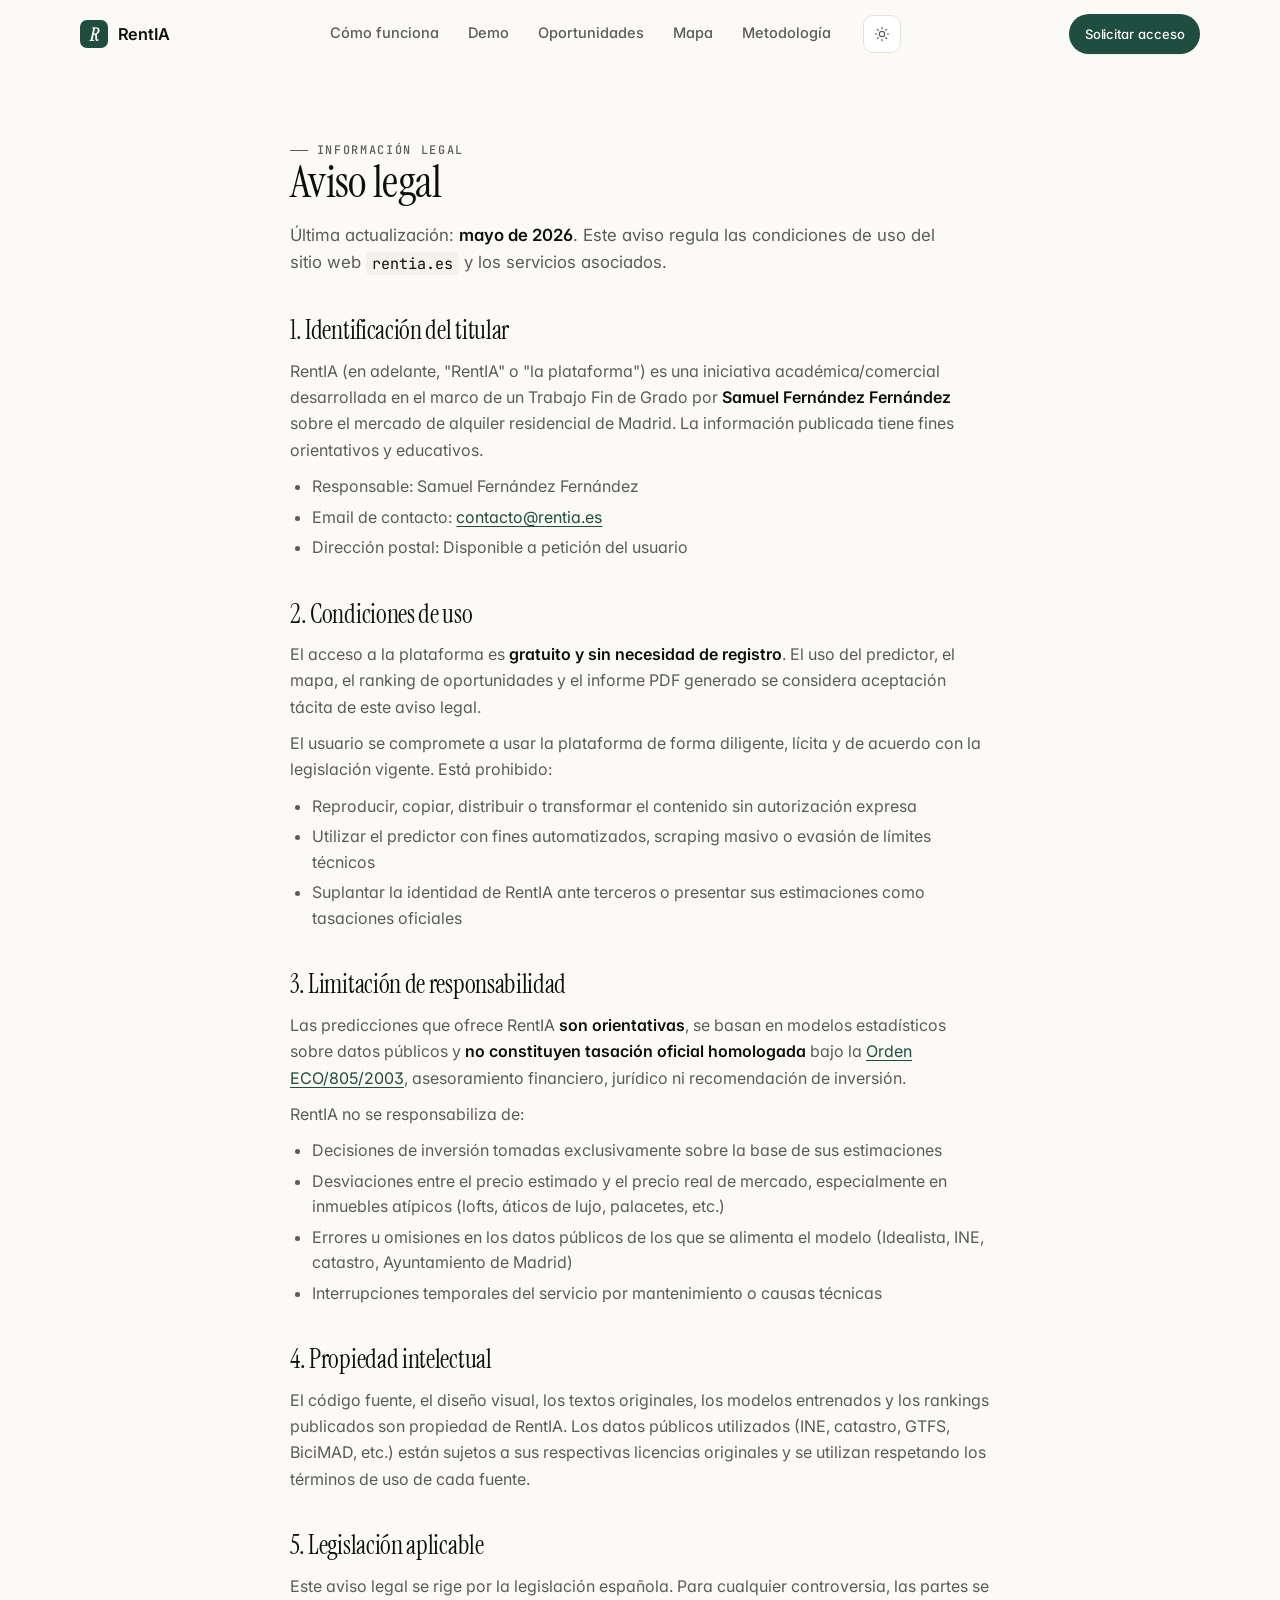
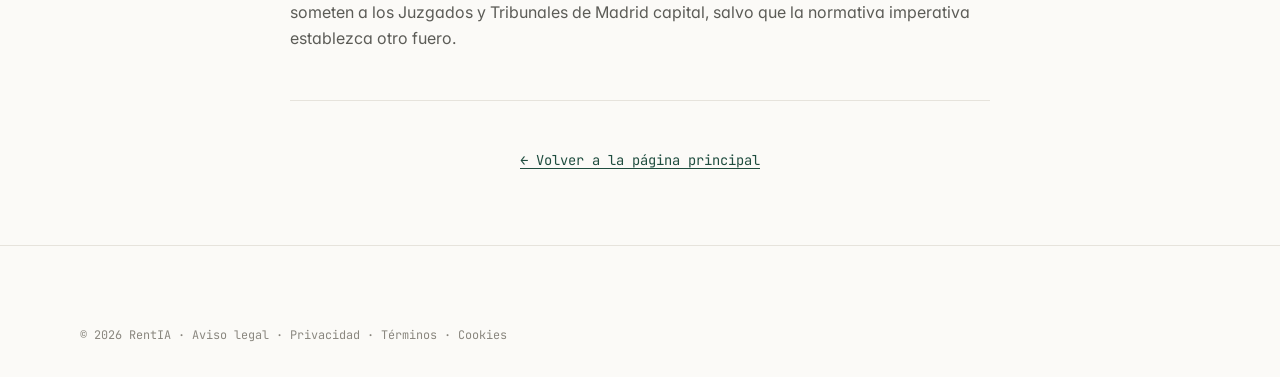
==== commit 6a985c37: "Ajustes en la fórmula de Oportunidad" ====
--- a/web/aviso-legal.html
+++ b/web/aviso-legal.html
@@ -3,8 +3,8 @@
 <head>
 <meta charset="utf-8" />
 <meta name="viewport" content="width=device-width,initial-scale=1" />
-<title>Aviso legal · RentSamu</title>
-<meta name="description" content="Información legal y términos de uso de la web de RentSamu, plataforma de inteligencia de precios del alquiler en Madrid." />
+<title>Aviso legal · RentIA</title>
+<meta name="description" content="Información legal y términos de uso de la web de RentIA, plataforma de inteligencia de precios del alquiler en Madrid." />
 <meta name="theme-color" content="#FBFAF7" />
 <meta name="robots" content="noindex,follow" />
 
@@ -30,9 +30,9 @@
 
 <header class="site-header" id="siteHeader">
   <div class="container nav">
-    <a href="index.html" class="brand" aria-label="RentSamu — inicio">
+    <a href="index.html" class="brand" aria-label="RentIA — inicio">
       <span class="brand-mark"><span>R</span></span>
-      <span>RentSamu</span>
+      <span>RentIA</span>
     </a>
     <nav class="nav-links" aria-label="Navegación principal">
       <a href="index.html#como-funciona">Cómo funciona</a>
@@ -54,7 +54,7 @@
 <div class="mobile-drawer" id="mobileDrawer" aria-hidden="true">
   <div class="mobile-drawer__panel" role="dialog" aria-modal="true" aria-label="Menú">
     <div class="mobile-drawer__head">
-      <span class="brand"><span class="brand-mark"><span>R</span></span> RentSamu</span>
+      <span class="brand"><span class="brand-mark"><span>R</span></span> RentIA</span>
       <button class="nav-toggle" id="navClose" aria-label="Cerrar menú"><svg viewBox="0 0 24 24" fill="none" stroke="currentColor" stroke-width="2" stroke-linecap="round" aria-hidden="true"><line x1="6" y1="6" x2="18" y2="18"/><line x1="18" y1="6" x2="6" y2="18"/></svg></button>
     </div>
     <nav class="mobile-drawer__links">
@@ -71,13 +71,13 @@
 <main class="docs-main">
   <span class="eyebrow">Información legal</span>
   <h1>Aviso legal</h1>
-  <p class="lead" style="color:var(--ink-2);font-size:1.05rem;margin-block:1rem 2rem">Última actualización: <strong>mayo de 2026</strong>. Este aviso regula las condiciones de uso del sitio web <code>rentsamu.es</code> y los servicios asociados.</p>
+  <p class="lead" style="color:var(--ink-2);font-size:1.05rem;margin-block:1rem 2rem">Última actualización: <strong>mayo de 2026</strong>. Este aviso regula las condiciones de uso del sitio web <code>rentia.es</code> y los servicios asociados.</p>
 
   <h2>1. Identificación del titular</h2>
-  <p>RentSamu (en adelante, "RentSamu" o "la plataforma") es una iniciativa académica/comercial desarrollada en el marco de un Trabajo Fin de Grado por <strong>Samuel Fernández Fernández</strong> sobre el mercado de alquiler residencial de Madrid. La información publicada tiene fines orientativos y educativos.</p>
+  <p>RentIA (en adelante, "RentIA" o "la plataforma") es una iniciativa académica/comercial desarrollada en el marco de un Trabajo Fin de Grado por <strong>Samuel Fernández Fernández</strong> sobre el mercado de alquiler residencial de Madrid. La información publicada tiene fines orientativos y educativos.</p>
   <ul>
     <li>Responsable: Samuel Fernández Fernández</li>
-    <li>Email de contacto: <a href="mailto:contacto@rentsamu.es">contacto@rentsamu.es</a></li>
+    <li>Email de contacto: <a href="mailto:contacto@rentia.es">contacto@rentia.es</a></li>
     <li>Dirección postal: Disponible a petición del usuario</li>
   </ul>
 
@@ -87,12 +87,12 @@
   <ul>
     <li>Reproducir, copiar, distribuir o transformar el contenido sin autorización expresa</li>
     <li>Utilizar el predictor con fines automatizados, scraping masivo o evasión de límites técnicos</li>
-    <li>Suplantar la identidad de RentSamu ante terceros o presentar sus estimaciones como tasaciones oficiales</li>
+    <li>Suplantar la identidad de RentIA ante terceros o presentar sus estimaciones como tasaciones oficiales</li>
   </ul>
 
   <h2>3. Limitación de responsabilidad</h2>
-  <p>Las predicciones que ofrece RentSamu <strong>son orientativas</strong>, se basan en modelos estadísticos sobre datos públicos y <strong>no constituyen tasación oficial homologada</strong> bajo la <a href="https://www.boe.es/buscar/act.php?id=BOE-A-2003-7253" rel="noopener" target="_blank">Orden ECO/805/2003</a>, asesoramiento financiero, jurídico ni recomendación de inversión.</p>
-  <p>RentSamu no se responsabiliza de:</p>
+  <p>Las predicciones que ofrece RentIA <strong>son orientativas</strong>, se basan en modelos estadísticos sobre datos públicos y <strong>no constituyen tasación oficial homologada</strong> bajo la <a href="https://www.boe.es/buscar/act.php?id=BOE-A-2003-7253" rel="noopener" target="_blank">Orden ECO/805/2003</a>, asesoramiento financiero, jurídico ni recomendación de inversión.</p>
+  <p>RentIA no se responsabiliza de:</p>
   <ul>
     <li>Decisiones de inversión tomadas exclusivamente sobre la base de sus estimaciones</li>
     <li>Desviaciones entre el precio estimado y el precio real de mercado, especialmente en inmuebles atípicos (lofts, áticos de lujo, palacetes, etc.)</li>
@@ -101,7 +101,7 @@
   </ul>
 
   <h2>4. Propiedad intelectual</h2>
-  <p>El código fuente, el diseño visual, los textos originales, los modelos entrenados y los rankings publicados son propiedad de RentSamu. Los datos públicos utilizados (INE, catastro, GTFS, BiciMAD, etc.) están sujetos a sus respectivas licencias originales y se utilizan respetando los términos de uso de cada fuente.</p>
+  <p>El código fuente, el diseño visual, los textos originales, los modelos entrenados y los rankings publicados son propiedad de RentIA. Los datos públicos utilizados (INE, catastro, GTFS, BiciMAD, etc.) están sujetos a sus respectivas licencias originales y se utilizan respetando los términos de uso de cada fuente.</p>
 
   <h2>5. Legislación aplicable</h2>
   <p>Este aviso legal se rige por la legislación española. Para cualquier controversia, las partes se someten a los Juzgados y Tribunales de Madrid capital, salvo que la normativa imperativa establezca otro fuero.</p>
@@ -115,14 +115,14 @@
 <footer class="site-footer">
   <div class="container">
     <div class="footer__bottom" style="border-top:0;margin-top:0;padding-top:1rem">
-      <p class="footer__disclaimer">© 2026 RentSamu · <a href="aviso-legal.html">Aviso legal</a> · <a href="privacidad.html">Privacidad</a> · <a href="terminos.html">Términos</a> · <a href="cookies.html">Cookies</a></p>
+      <p class="footer__disclaimer">© 2026 RentIA · <a href="aviso-legal.html">Aviso legal</a> · <a href="privacidad.html">Privacidad</a> · <a href="terminos.html">Términos</a> · <a href="cookies.html">Cookies</a></p>
     </div>
   </div>
 </footer>
 
 <script>
 (function(){
-  const KEY = 'rentsamu.theme';
+  const KEY = 'rentia.theme';
   const btn = document.getElementById('themeToggle');
   function apply(t){
     if(t === 'dark') document.documentElement.setAttribute('data-theme','dark');
--- a/web/styles.css
+++ b/web/styles.css
@@ -1769,6 +1769,73 @@
 }
 
 /* ============================================================
+   TOP-10 A MEDIDA · panel de preferencias
+   ============================================================ */
+.opps__custom{
+  margin-top:1rem;padding:1.1rem 1.2rem 1.2rem;
+  background:var(--surface);border:1px solid var(--line);border-radius:var(--radius-lg);
+  display:flex;flex-direction:column;gap:1rem;
+  animation:fade .25s var(--ease);
+}
+.opps__custom[hidden]{display:none}
+.opps__custom-head{
+  display:flex;justify-content:space-between;align-items:flex-start;gap:1rem;
+  padding-bottom:.6rem;border-bottom:1px dashed var(--line);
+}
+.opps__custom-title{
+  display:block;font-family:var(--serif);font-size:1.15rem;color:var(--ink);line-height:1.2;
+  margin-bottom:.2rem;
+}
+.opps__custom-hint{
+  display:block;font-family:var(--mono);font-size:.72rem;color:var(--ink-3);
+  line-height:1.4;max-width:62ch;
+}
+.opps__custom-reset{
+  font-family:var(--mono);font-size:.72rem;color:var(--ink-2);
+  padding:.42rem .8rem;border-radius:99px;
+  border:1px solid var(--line-strong);background:var(--surface);
+  transition:all .2s var(--ease);white-space:nowrap;flex-shrink:0;
+}
+.opps__custom-reset:hover{border-color:var(--ink);color:var(--ink)}
+.opps__custom-grid{
+  display:grid;grid-template-columns:1fr;gap:.7rem;
+}
+@media (min-width:760px){.opps__custom-grid{grid-template-columns:1fr 1fr;gap:.6rem 1.4rem}}
+.opps__custom-row{
+  display:flex;flex-direction:column;gap:.4rem;
+  padding:.6rem .2rem;
+  border-bottom:1px solid var(--line);
+}
+@media (min-width:760px){
+  .opps__custom-row{border-bottom:none;padding:.4rem 0}
+}
+.opps__custom-row:last-child{border-bottom:none}
+.opps__custom-lbl{
+  display:flex;flex-direction:column;font-size:.86rem;color:var(--ink);font-weight:500;line-height:1.25;
+}
+.opps__custom-lbl small{
+  font-family:var(--mono);font-size:.66rem;font-weight:400;color:var(--ink-3);
+  text-transform:lowercase;letter-spacing:.02em;margin-top:.15rem;
+}
+.opps__custom-chips{
+  display:grid;grid-template-columns:repeat(4,1fr);gap:.3rem;
+  padding:.25rem;background:var(--surface-2);border-radius:99px;
+}
+.opps__custom-chips button{
+  padding:.42rem .3rem;border-radius:99px;
+  font-family:var(--sans);font-size:.78rem;font-weight:500;color:var(--ink-2);
+  transition:all .15s var(--ease);user-select:none;
+  background:transparent;
+}
+.opps__custom-chips button:hover{color:var(--ink)}
+.opps__custom-chips button.is-active{
+  background:var(--accent-ink);color:#FBFAF7;box-shadow:var(--shadow-sm);
+}
+[data-theme="dark"] .opps__custom{background:var(--surface);border-color:var(--line)}
+[data-theme="dark"] .opps__custom-chips{background:var(--surface-2)}
+[data-theme="dark"] .opps__custom-chips button.is-active{background:var(--accent);color:var(--paper)}
+
+/* ============================================================
    E2 · LIVE TOASTS
    ============================================================ */
 .live-toasts{
